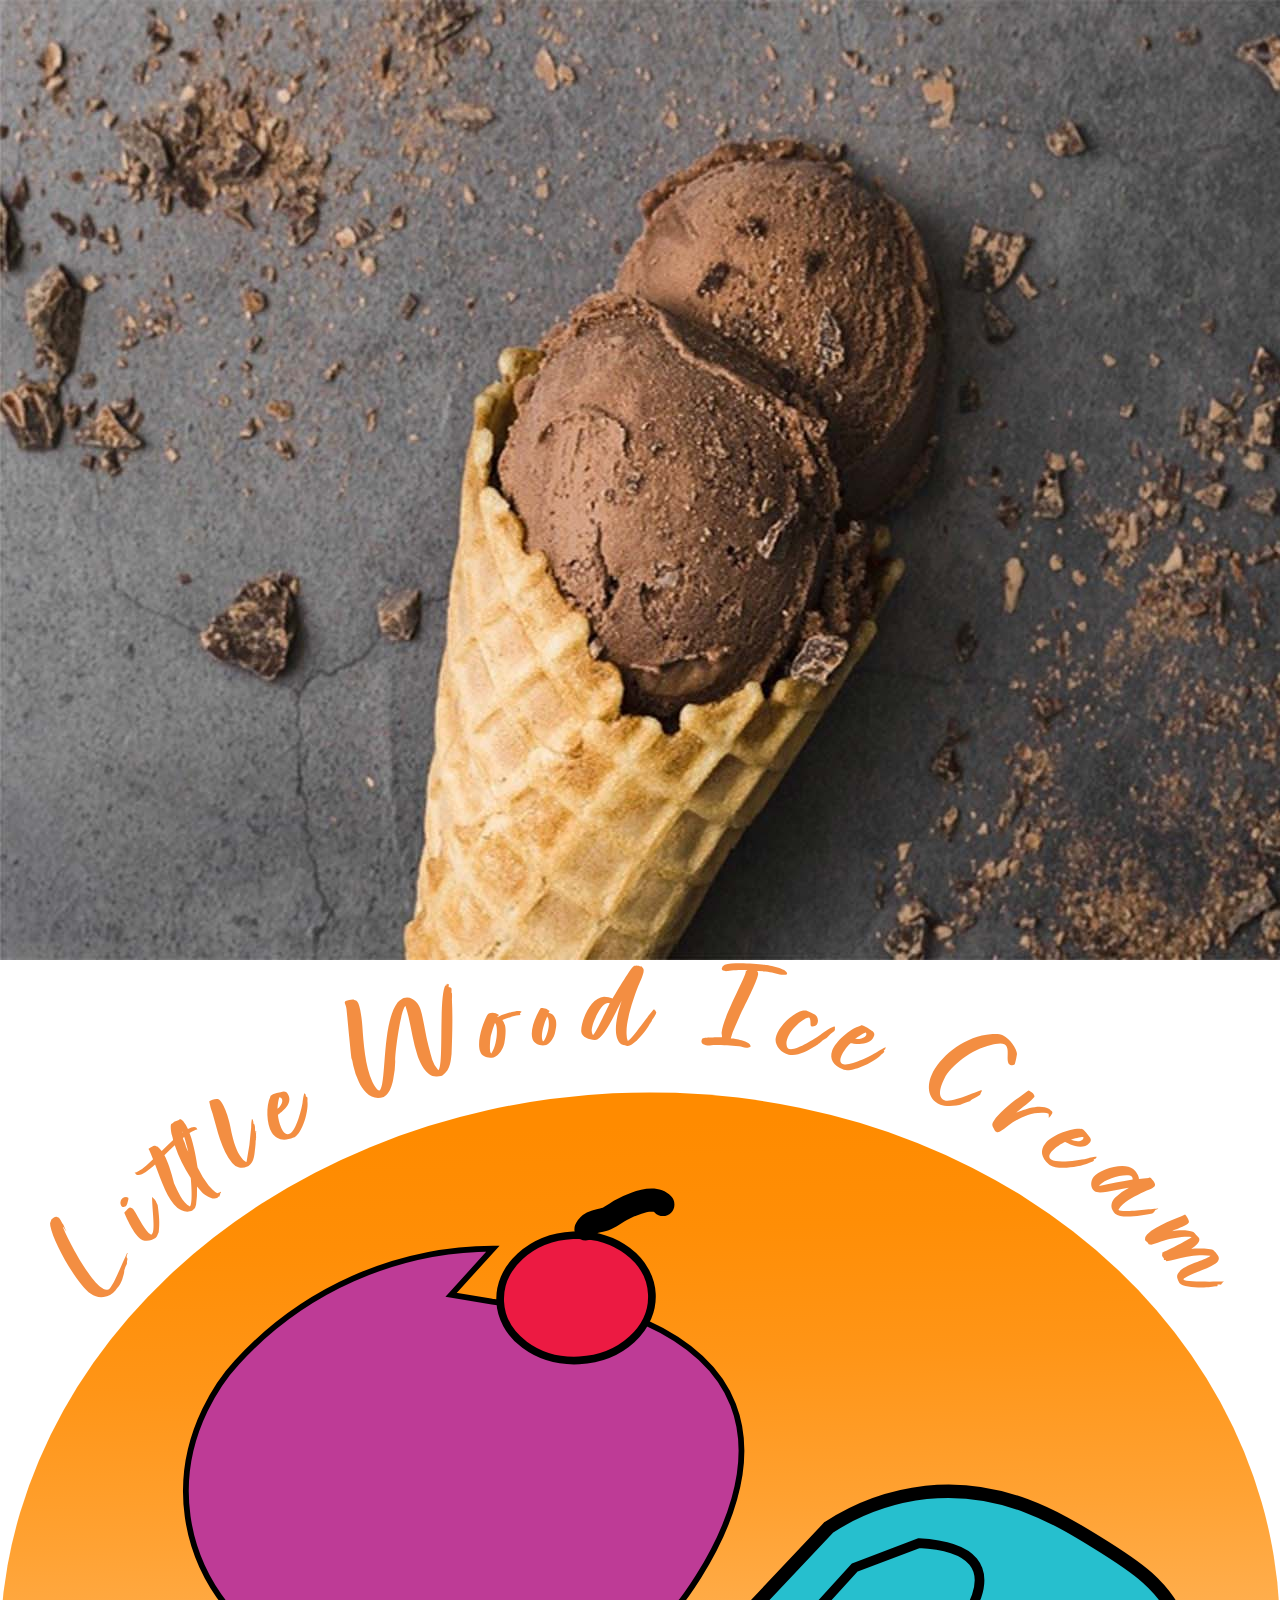
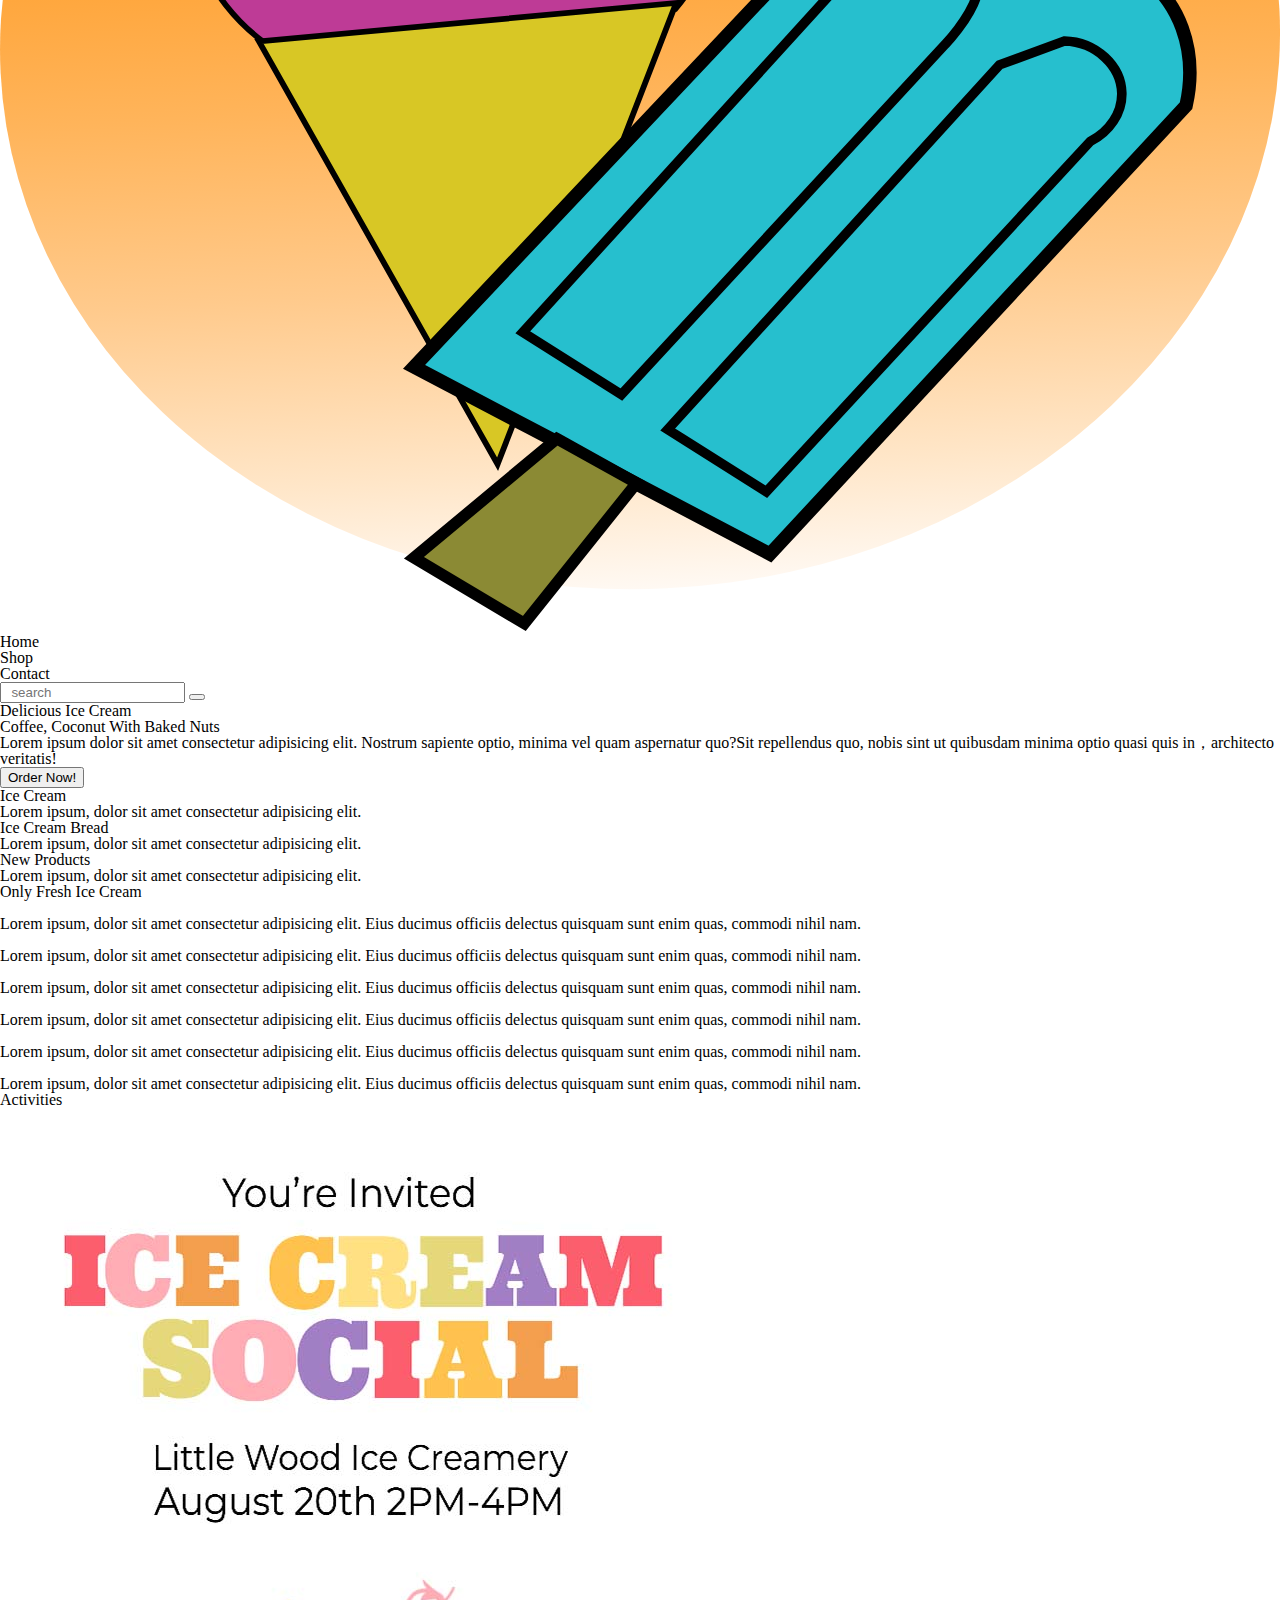
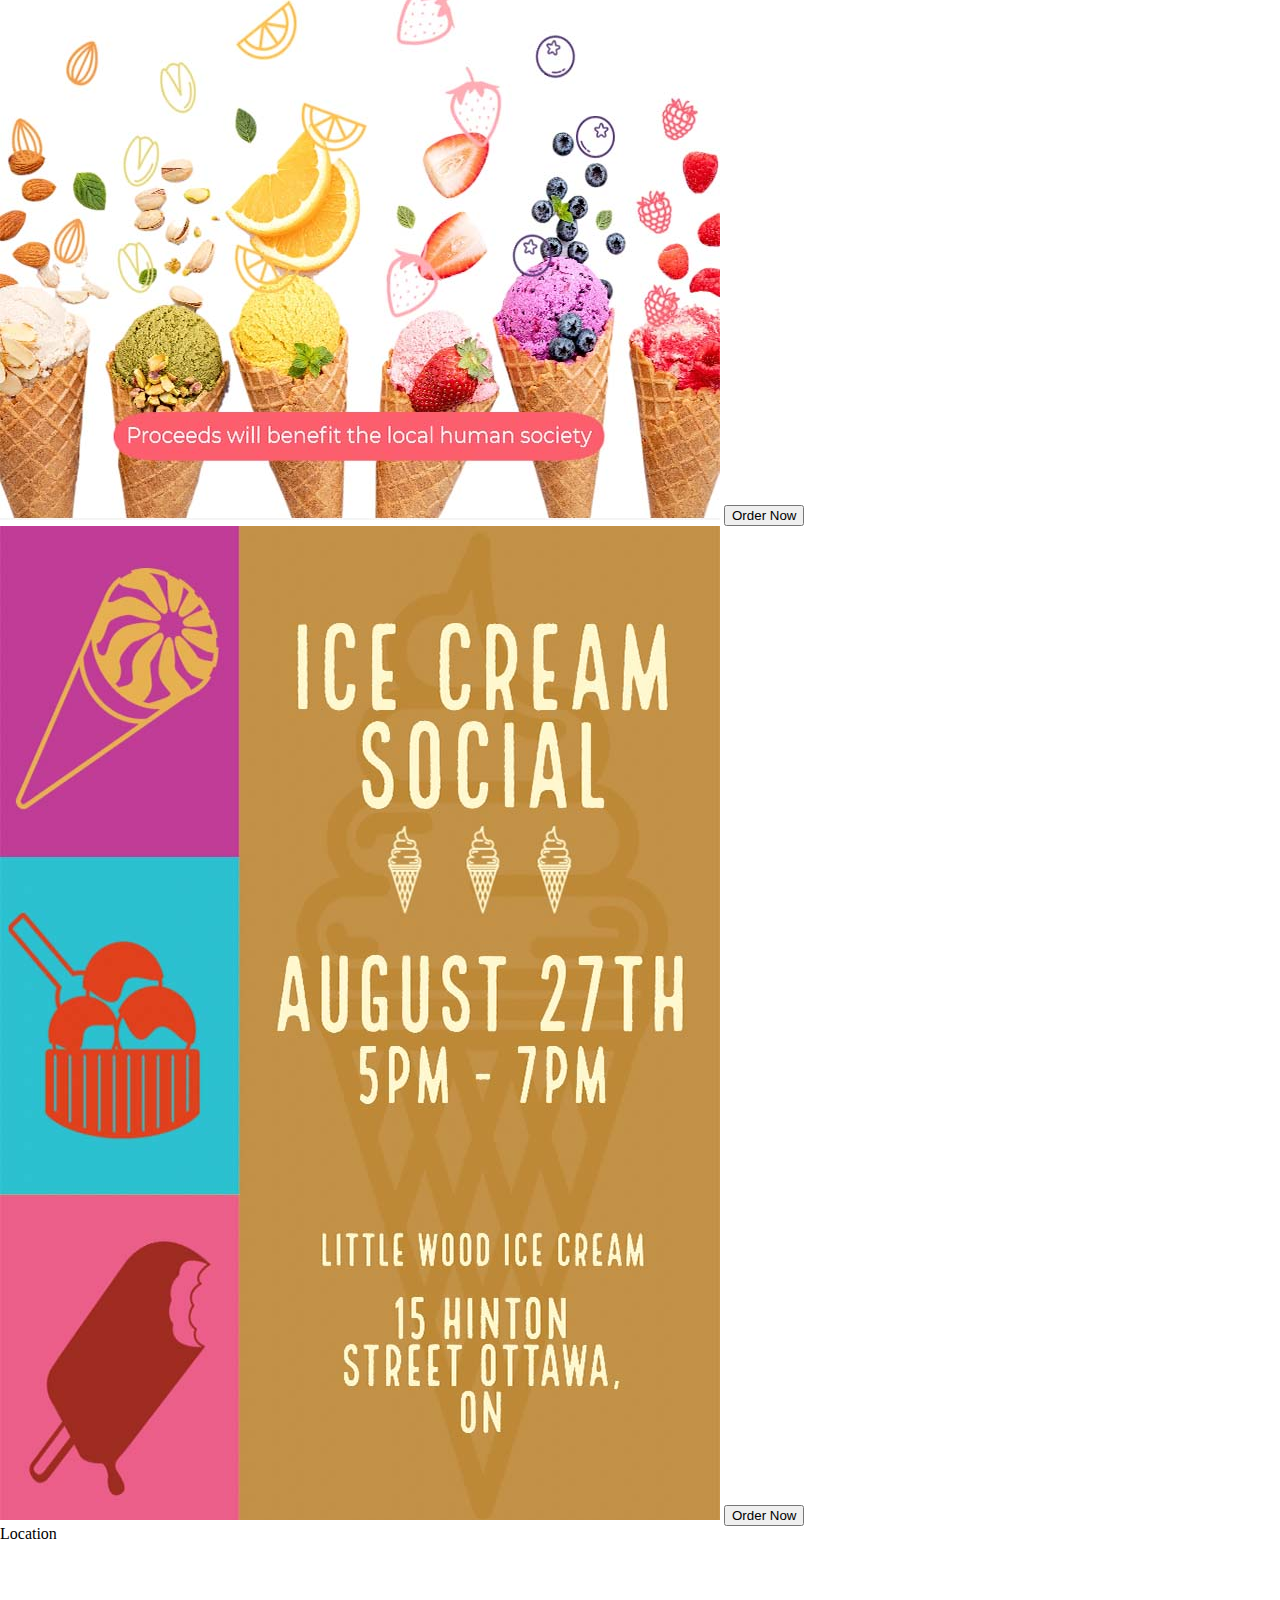
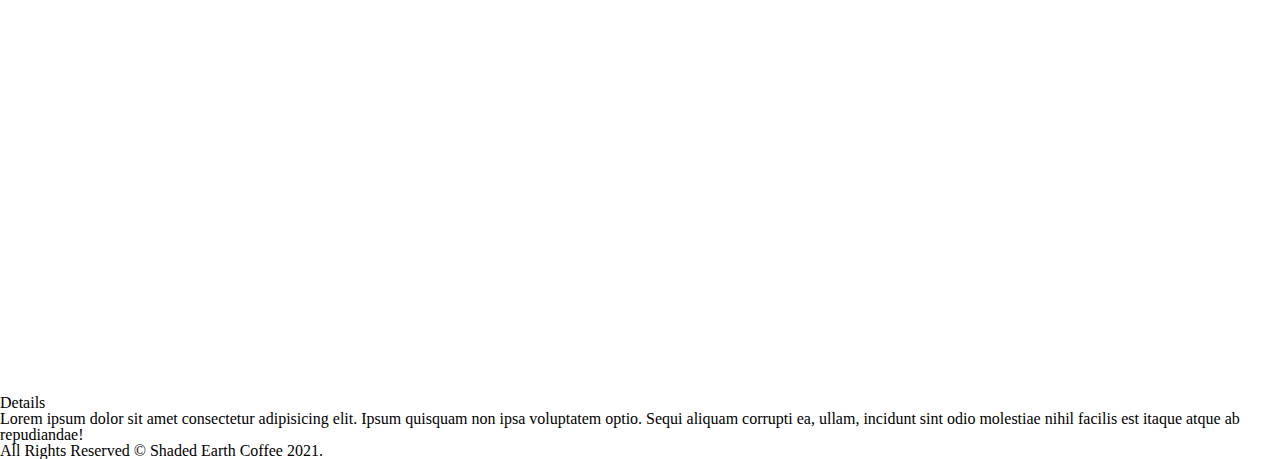
==== index.html @ b4513fc5 "change footer" ====
<!DOCTYPE html>
<html lang="en">

<head>
  <meta charset="UTF-8">
  <meta http-equiv="X-UA-Compatible" content="IE=edge">
  <meta name="viewport" content="width=device-width, initial-scale=1.0">
  <title>Little Woods</title>
   <!--Icon font-->
   <link rel="stylesheet" href="https://cdn.iconmonstr.com/1.3.0/css/iconmonstr-iconic-font.min.css">
  <link rel="stylesheet" href="css/main.css">
</head>

<body>
  <!--header-->
<header class="headerstyle">
  <!--navigation-->

  <nav class="navigation">
    <picture class="back">
      <source srcset="images/back1440.jpg"
                       media="(min-width: 720px)">
  
      <source srcset="images/back720.jpg"
                       media="(max-width:719px)"> 
      <img src="images/back.jpg" alt="backpicture">
  </picture>
    <img class="logo" src="logo.svg" alt="logo">
    <ul class="list">
      <li class="home">Home</li>
      <li>Shop</li>
      <li>Contact</li> 
      <li class="search">
        <form action="#" method="get">
         <input type="text" placeholder="  search" name=" search">
         <button class="magnifier"><i class="im im-magnifier" style="color:palevioletred;"></i></button>
        </form>
    </li>  
    </ul>
    <div class="delicious">
      <h1>Delicious Ice Cream</h1>
      <h2>Coffee, Coconut With Baked Nuts</h2>
      <p>Lorem ipsum dolor sit amet consectetur adipisicing elit. 
        Nostrum sapiente optio, minima vel quam aspernatur quo?Sit 
        repellendus quo, nobis sint ut quibusdam minima optio quasi 
        quis in，architecto veritatis!</p>
        <button type="button">Order Now!</button>
     </div>
  
     <div class="products">
       <div>
        <h3>Ice Cream</h3>
        <p>Lorem ipsum, dolor sit amet consectetur adipisicing elit.</p>
       </div>
      <div>
        <h3>Ice Cream Bread</h3>
        <p>Lorem ipsum, dolor sit amet consectetur adipisicing elit.</p>
      </div>
      <div>
        <h3>New Products</h3>
        <p>Lorem ipsum, dolor sit amet consectetur adipisicing elit.</p>
      </div>
    </div>
    </nav>

</header>
 <!--main content-->
 <main class="container">
<!-- only fresh ice cream -->
<section class="only">
  <div>
    <h2>Only Fresh Ice Cream</h2>
  </div>
  <div class="flavor">
    <div class="purple">
        <img>
        <div>
            <p>
                Lorem ipsum, dolor sit amet consectetur adipisicing elit.
                 Eius ducimus officiis delectus quisquam sunt enim quas, commodi nihil nam. 
            </p>
        </div>  
    </div> 
       
    <div class="matcha">
      <img>
      <div>
          <p>
              Lorem ipsum, dolor sit amet consectetur adipisicing elit.
               Eius ducimus officiis delectus quisquam sunt enim quas, commodi nihil nam. 
          </p>
      </div>  
    </div> 
     
    <div class="chocolate">
      <img>
      <div>
          <p>
              Lorem ipsum, dolor sit amet consectetur adipisicing elit.
               Eius ducimus officiis delectus quisquam sunt enim quas, commodi nihil nam. 
          </p>
      </div>  
    </div> 
    
    <div class="stewberry">
      <img>
      <div>
          <p>
              Lorem ipsum, dolor sit amet consectetur adipisicing elit.
               Eius ducimus officiis delectus quisquam sunt enim quas, commodi nihil nam. 
          </p>
      </div>  
    </div> 
    
    <div class="stewberry">
      <img>
      <div>
          <p>
              Lorem ipsum, dolor sit amet consectetur adipisicing elit.
               Eius ducimus officiis delectus quisquam sunt enim quas, commodi nihil nam. 
          </p>
      </div>  
    </div> 
    
    <div class="stewberry">
      <img>
      <div>
          <p>
              Lorem ipsum, dolor sit amet consectetur adipisicing elit.
               Eius ducimus officiis delectus quisquam sunt enim quas, commodi nihil nam. 
          </p>
      </div>  
    </div> 
  </div>
</section>

<!-- Activities -->
<section class="activities">
    <div>
        <h2>Activities</h2>
    </div>
    <div class="activity">
        <div class="social">
            <picture>
        <!--  responsive image -->
        <source srcset="images/social720.jpg,
                        images/social1440.jpg 2x "
                 media="(min-width: 720px)">
                   
          <source srcset="images/social480.jpg"
                  media="(max-width:719px)">   
  
          <img src="images/social.jpg" alt="activities">
             </picture>
            <button type="submit"> Order Now </button>
          </div>

          <div class="social27">
            <picture>
                <!--  responsive image -->
                <source srcset="images/social27@1.jpg,
                                images/social27@2x.jpg 2x "
                         media="(min-width: 720px)">
                           
                  <source srcset="images/social27@0.5x.jpg"
                          media="(max-width:719px)">   
          
                  <img src="images/social27.jpg" alt="activities">
                     </picture>
              <button type="submit"> Order Now </button>
        </div>
    </div>
 
</section>

<!-- Location -->
<section class="location">
  <h2>Location</h2>
  <div class="map">
      <div class="google-map">
        <iframe src="https://www.google.com/maps/embed?pb=!1m18!1m12!1m3!1d22429.974151896025!2d-75.77190982255873!3d45.35392383670256!2m3!1f0!2f0!3f0!3m2!1i1024!2i768!4f13.1!3m3!1m2!1s0x4cce07191b4a27ad%3A0xc49d2400f64d7095!2sAlgonquin%20College%20-%20Horticulture%20Gardens!5e0!3m2!1sen!2ssg!4v1629187533747!5m2!1sen!2ssg" width="600" height="450" style="border:0;" allowfullscreen="" loading="lazy"></iframe>
      </div>
      <div class="details">
        <h4>Details</h4>
        <p>Lorem ipsum dolor sit amet consectetur adipisicing elit. Ipsum quisquam non ipsa voluptatem optio. Sequi aliquam corrupti ea, ullam, incidunt sint odio molestiae nihil facilis est itaque atque ab repudiandae!</p>
      </div>
  </div>
</section>
</main> 

<!-- footer -->
<footer>
  <p>All Rights Reserved &copy; Shaded Earth Coffee 2021.</p>
</footer> 
</body>
</html>
---- css/main.css ----
/* reset css */
html, body, div, span, applet, object, iframe,
h1, h2, h3, h4, h5, h6, p, blockquote, pre,
a, abbr, acronym, address, big, cite, code,
del, dfn, em, img, ins, kbd, q, s, samp,
small, strike, strong, sub, sup, tt, var,
b, u, i, center,
dl, dt, dd, ol, ul, li,
fieldset, form, label, legend,
table, caption, tbody, tfoot, thead, tr, th, td,
article, aside, canvas, details, embed, 
figure, figcaption, footer, header, hgroup, 
menu, nav, output, ruby, section, summary,
time, mark, audio, video {
	margin: 0;
	padding: 0;
	border: 0;
	font-size: 100%;
	font: inherit;
	vertical-align: baseline;
}
/* HTML5 display-role reset for older browsers */
article, aside, details, figcaption, figure, 
footer, header, hgroup, menu, nav, section {
	display: block;
}
body {
	line-height: 1;
}
ol, ul {
	list-style: none;
}
blockquote, q {
	quotes: none;
}
blockquote:before, blockquote:after,
q:before, q:after {
	content: '';
	content: none;
}
table {
	border-collapse: collapse;
	border-spacing: 0;
}

/* mobile screen */
@media screen and (max-width: 720px){
.logo{
    width: 90px;
    margin: 20px 10px 0 40px ;
    padding: 0 20px 0 20p;
}
.back{
    position: relative;
}
.logo,
.list{
    position: absolute;
}
.navigation {
    display: flex;	
}  
.navigation .logo,
	.navigation .list,
	.navigation li{
		display: flex;	
	}
.list li{   
    color: #ffffff;
    font-size: 25px;  
}
.list{
    margin: 40px 30px 0 200px;
}
.list li{
    padding: 15px;
}
nav input{
    width: 90%;
    border-style:none; 
    border-radius: 90%;
}
nav form{
    display: flex;
}
nav button{
    background-color:#ffffff;
}
.delicious,
.products{
    position: absolute;
}
.delicious{
    color: #ffffff;
    margin: 150px 40px 0 40px;
}
.products{
    margin: 320px 40px 0 40px;
    background-color: rgb(231, 222, 222);
    opacity: 0.7;
    display: flex;
}
.products h3,
.products p{
    padding: 10px 15px 0 15px;
}



/* desktop screen */
@media screen and (min-width: 720px){
/* only */
.body{
    max-width: 1200px;
}
.logo{
    width: 100px;
    margin: 10px 20px 0 20px ;
}
.logo,
.navigation .list,
.navigation li{
    display: flex;	
}

.flavor{
    display: grid;
    grid-template-columns: repeat(3, 1fr);
    text-align: center;
}
/* activities */
.activity{
    display: flex;
    flex-direction: row;
}
/* map */
.map{
    display: flex;
    flex-direction: row;
    justify-content:center;
}
/* footer */


}
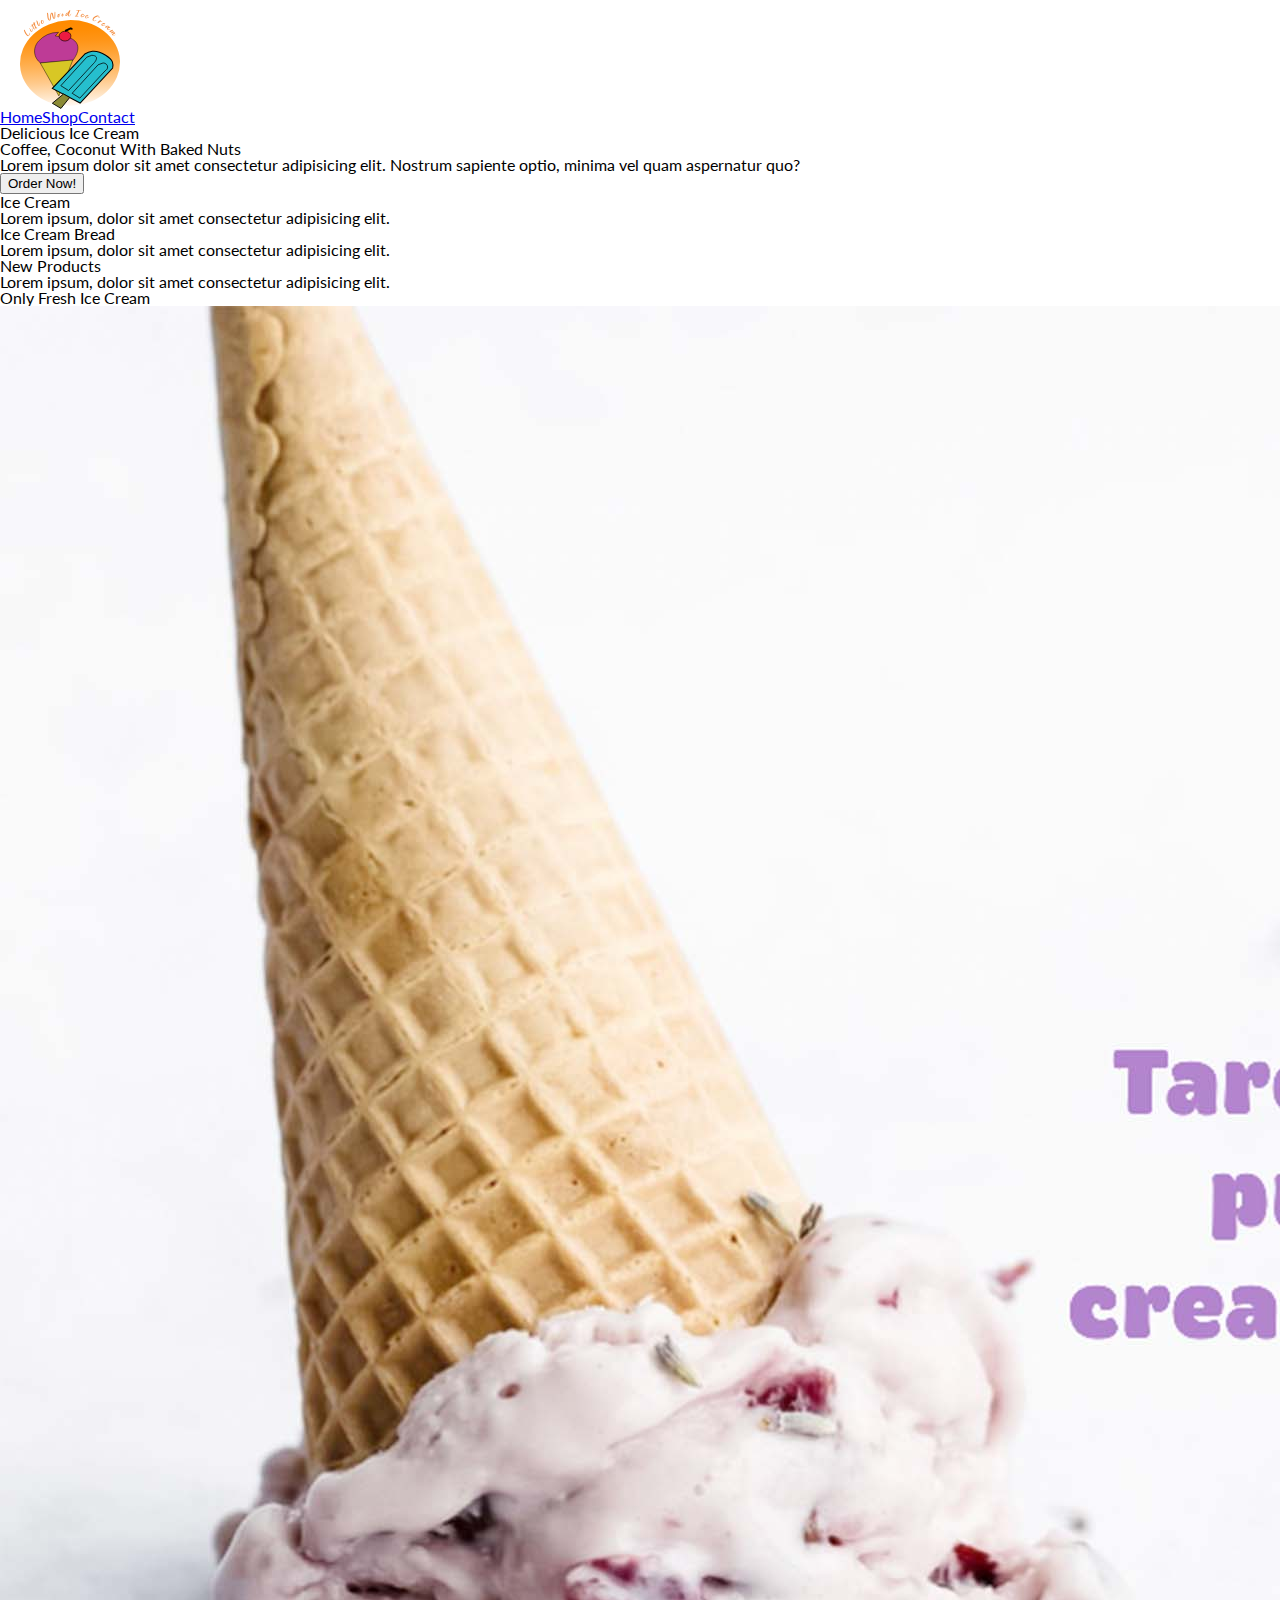
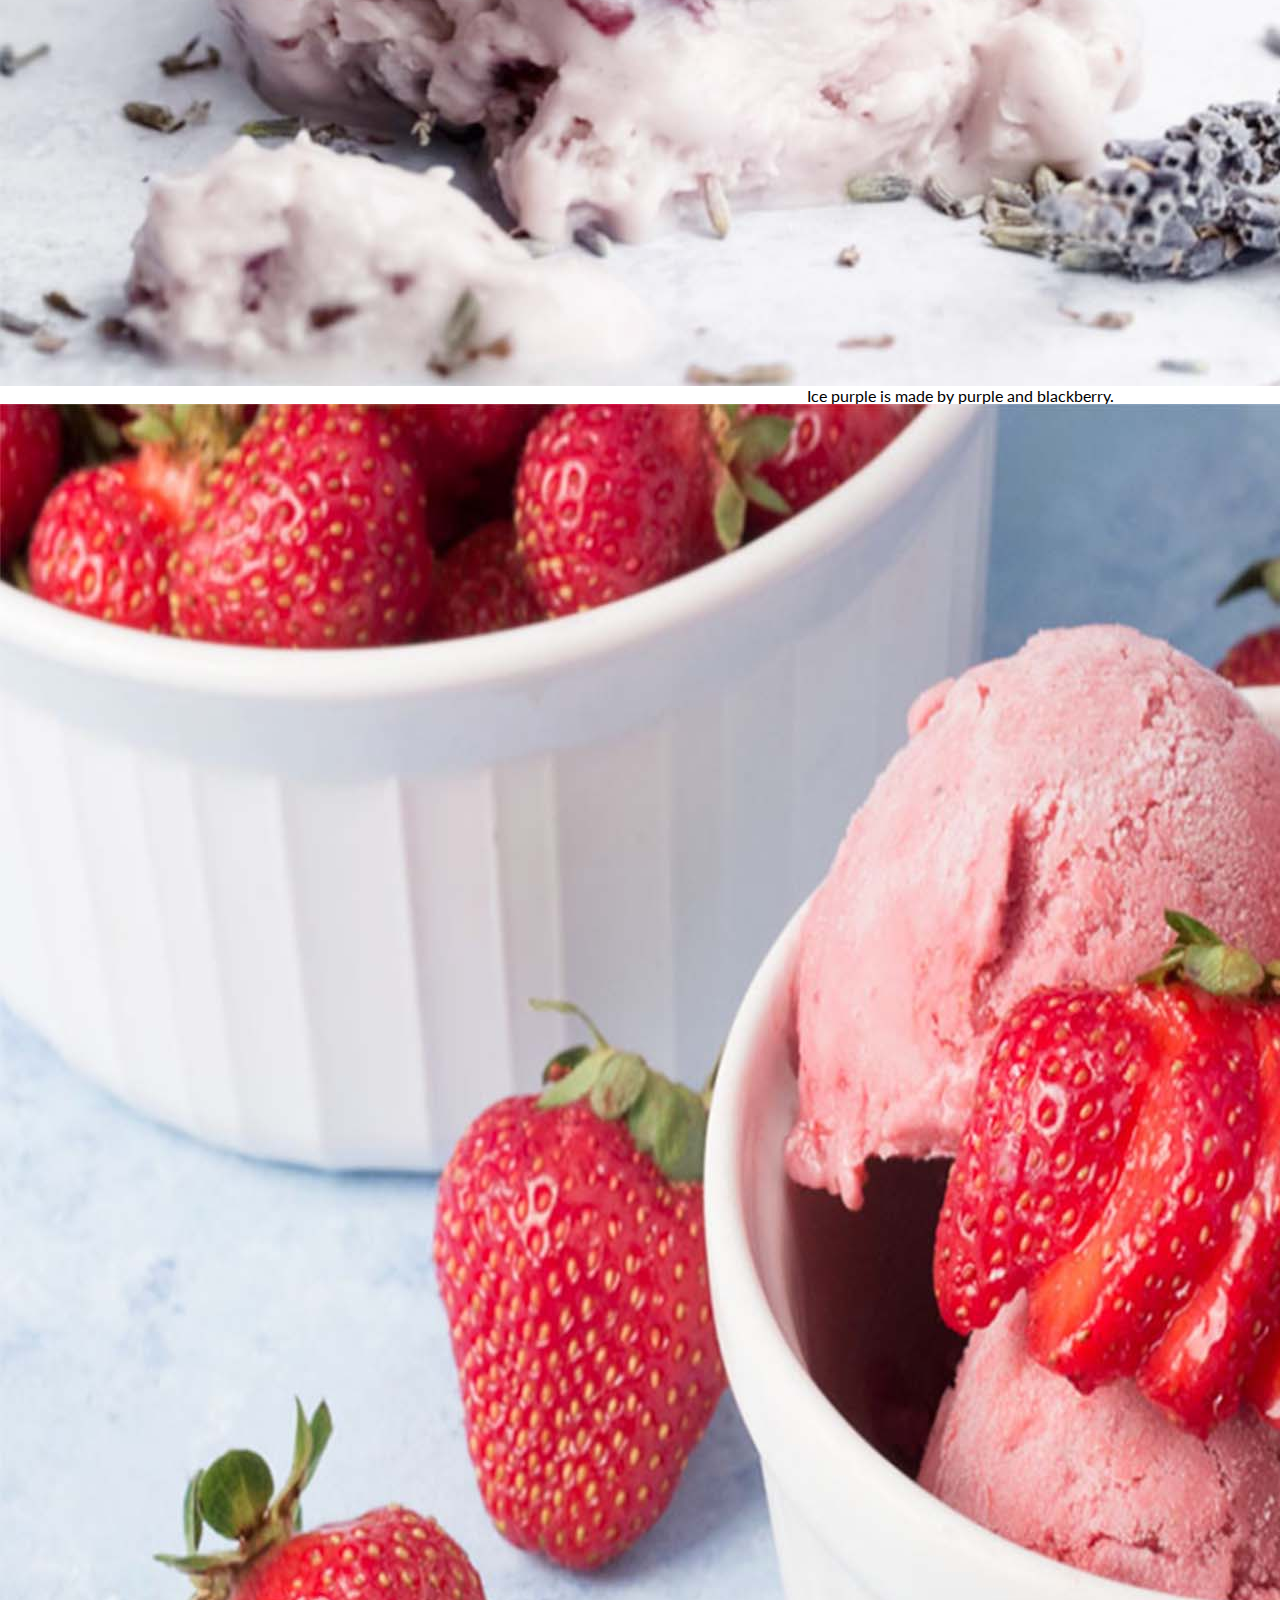
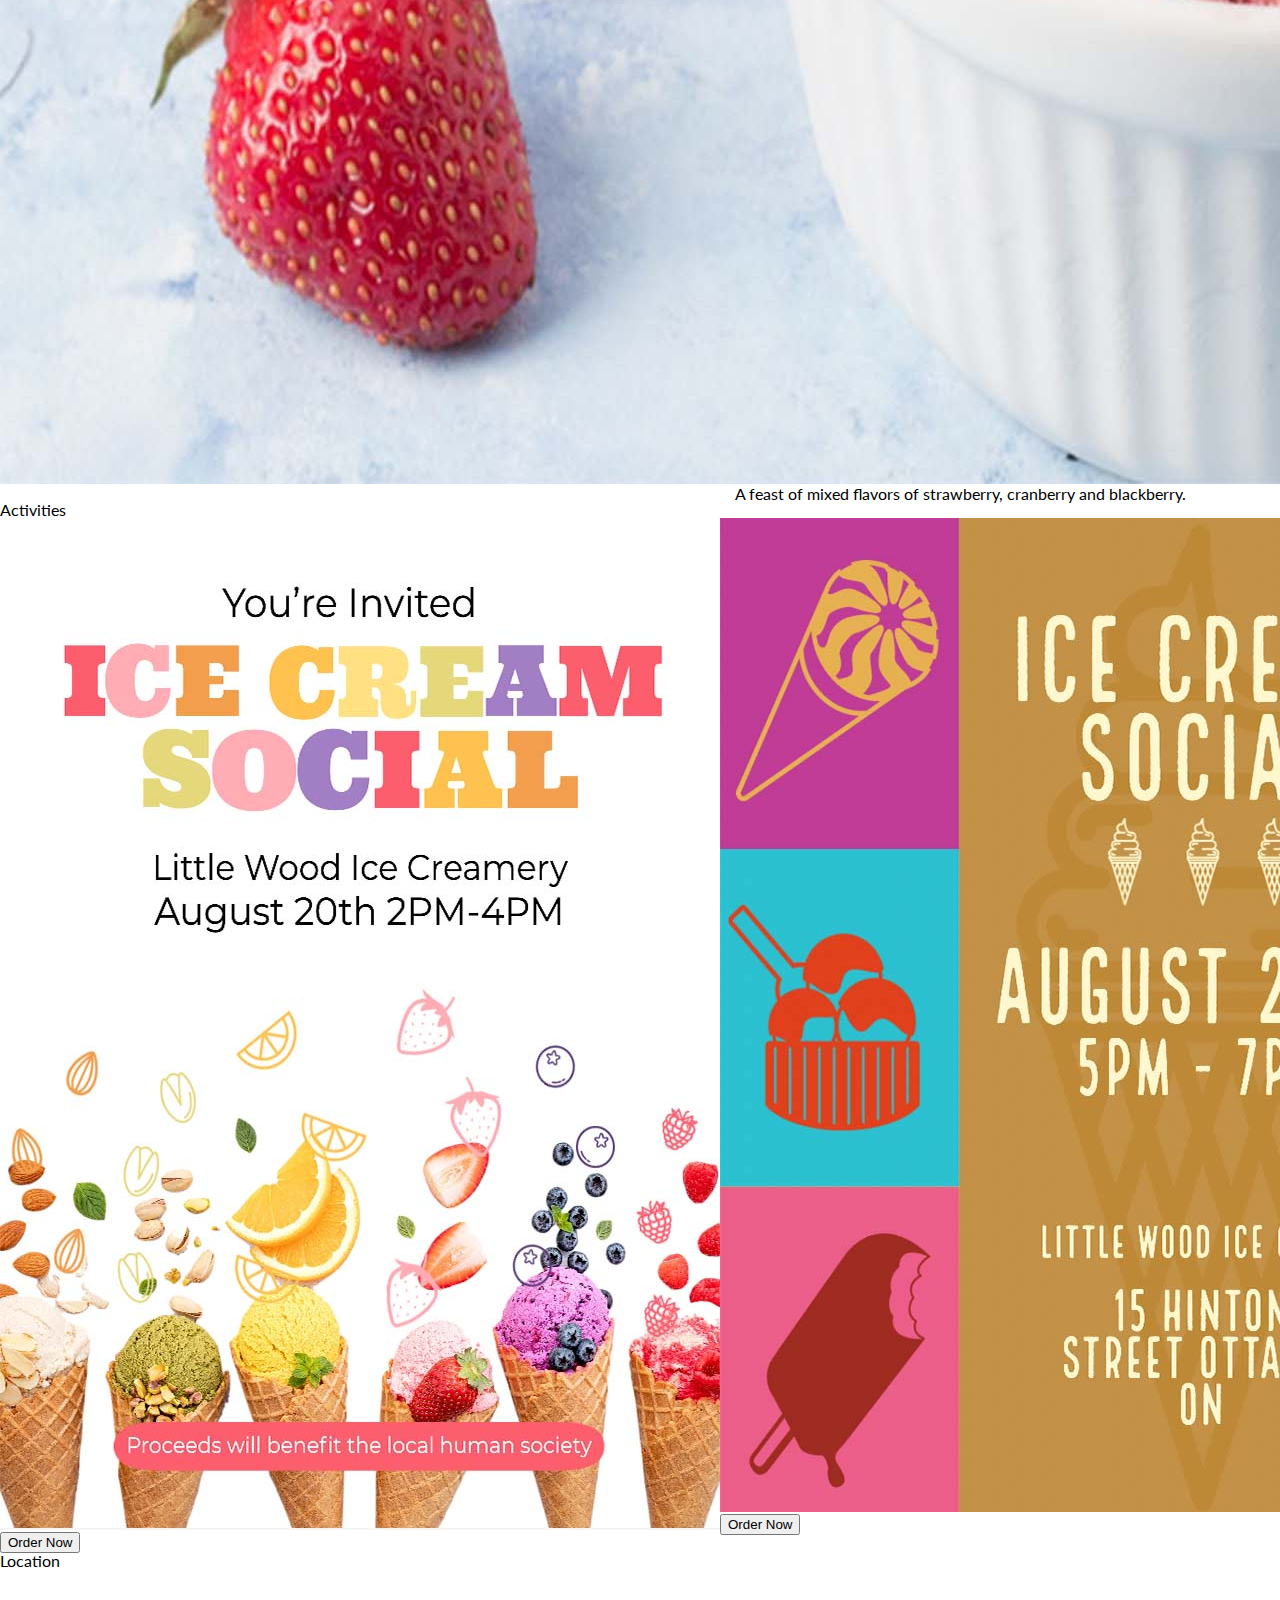
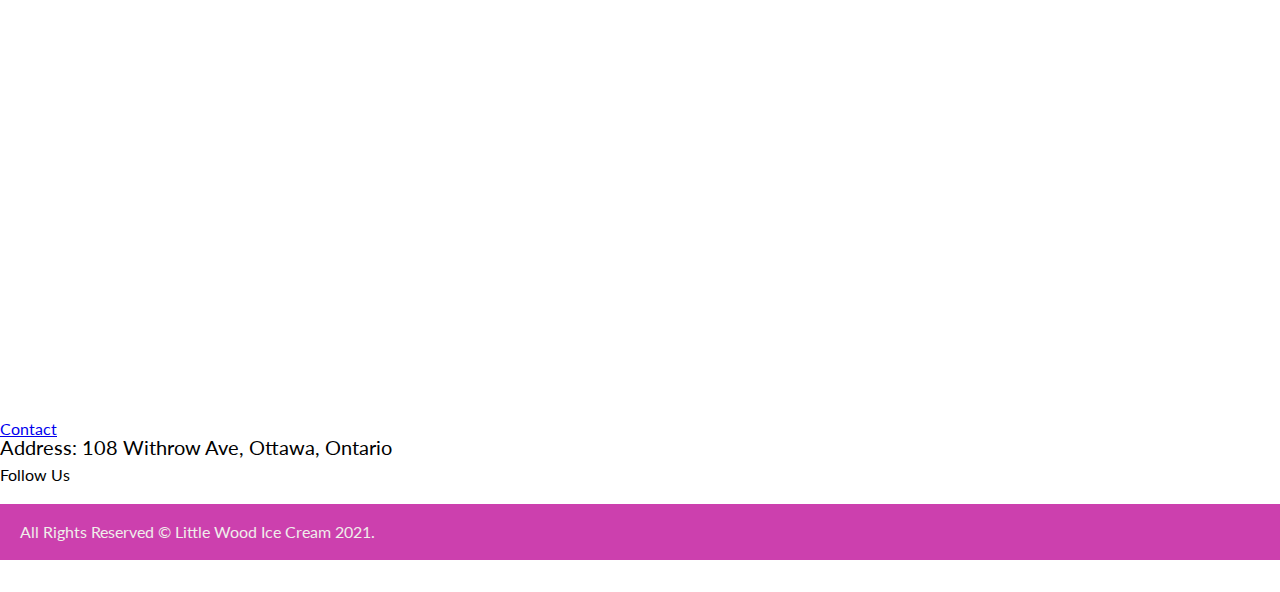
==== commit 94044df5: "adds image" ====
--- a/index.html
+++ b/index.html
@@ -8,60 +8,55 @@
   <title>Little Woods</title>
    <!--Icon font-->
    <link rel="stylesheet" href="https://cdn.iconmonstr.com/1.3.0/css/iconmonstr-iconic-font.min.css">
+  <!-- font -->
+  <link rel="preconnect" href="https://fonts.googleapis.com">
+  <link rel="preconnect" href="https://fonts.gstatic.com" crossorigin>
+  <link href="https://fonts.googleapis.com/css2?family=Lato&display=swap" rel="stylesheet">
+   <!-- css -->
   <link rel="stylesheet" href="css/main.css">
 </head>
+
 
 <body>
   <!--header-->
 <header class="headerstyle">
   <!--navigation-->
-
+<section class="headerback">
   <nav class="navigation">
-    <picture class="back">
-      <source srcset="images/back1440.jpg"
-                       media="(min-width: 720px)">
-  
-      <source srcset="images/back720.jpg"
-                       media="(max-width:719px)"> 
-      <img src="images/back.jpg" alt="backpicture">
-  </picture>
     <img class="logo" src="logo.svg" alt="logo">
     <ul class="list">
-      <li class="home">Home</li>
-      <li>Shop</li>
-      <li>Contact</li> 
+      <li class="home"><a href="index.html">Home</a></li>
+      <li class="shop"><a href="./html/shop.html">Shop</li>
+      <li><a href="./html/contact.html">Contact</a></li> 
       <li class="search">
-        <form action="#" method="get">
-         <input type="text" placeholder="  search" name=" search">
-         <button class="magnifier"><i class="im im-magnifier" style="color:palevioletred;"></i></button>
-        </form>
+        <a href="#"><i class="im im-magnifier" style="color:#F0EEEB;"></i></a>     
     </li>  
     </ul>
+  </nav>
     <div class="delicious">
-      <h1>Delicious Ice Cream</h1>
+      <h4>Delicious Ice Cream</h4>
       <h2>Coffee, Coconut With Baked Nuts</h2>
       <p>Lorem ipsum dolor sit amet consectetur adipisicing elit. 
-        Nostrum sapiente optio, minima vel quam aspernatur quo?Sit 
-        repellendus quo, nobis sint ut quibusdam minima optio quasi 
-        quis in，architecto veritatis!</p>
-        <button type="button">Order Now!</button>
+        Nostrum sapiente optio, minima vel quam aspernatur quo?</p>
+      <button class="order" type="button">Order Now!</button>
      </div>
   
      <div class="products">
        <div>
-        <h3>Ice Cream</h3>
+        <h4>Ice Cream</h4>
         <p>Lorem ipsum, dolor sit amet consectetur adipisicing elit.</p>
        </div>
       <div>
-        <h3>Ice Cream Bread</h3>
+        <h4>Ice Cream Bread</h4>
         <p>Lorem ipsum, dolor sit amet consectetur adipisicing elit.</p>
       </div>
       <div>
-        <h3>New Products</h3>
+        <h4>New Products</h4>
         <p>Lorem ipsum, dolor sit amet consectetur adipisicing elit.</p>
       </div>
     </div>
-    </nav>
+</section>
+
 
 </header>
  <!--main content-->
@@ -71,59 +66,110 @@
   <div>
     <h2>Only Fresh Ice Cream</h2>
   </div>
+  <div class="line"></div>
+
   <div class="flavor">
     <div class="purple">
-        <img>
+      <picture>
+        <!--  responsive image -->
+        <source srcset="images/purple1920.jpg"
+                 media="(min-width: 720px)">
+                   
+          <source srcset="images/purple960.jpg"
+                  media="(max-width:719px)">   
+  
+          <img class="purplephoto" src="images/purple.jpg" alt="purple ice">
+             </picture>
         <div>
             <p>
-                Lorem ipsum, dolor sit amet consectetur adipisicing elit.
-                 Eius ducimus officiis delectus quisquam sunt enim quas, commodi nihil nam. 
+              Ice purple is made by purple and blackberry.
             </p>
         </div>  
     </div> 
        
     <div class="matcha">
-      <img>
-      <div>
-          <p>
-              Lorem ipsum, dolor sit amet consectetur adipisicing elit.
-               Eius ducimus officiis delectus quisquam sunt enim quas, commodi nihil nam. 
+      <picture>
+        <!--  responsive image -->
+        <source srcset="images/matcha1920.jpg"
+                 media="(min-width: 720px)">
+                   
+          <source srcset="images/matcha960.jpg"
+                  media="(max-width:719px)">   
+  
+          <img class="matchaphoto" src="images/matcha.jpg" alt="matcha ice">
+             </picture>
+      <div>
+          <p>
+            A mix of handmade matcha from Japan and milk ice cream
           </p>
       </div>  
     </div> 
      
     <div class="chocolate">
-      <img>
-      <div>
-          <p>
-              Lorem ipsum, dolor sit amet consectetur adipisicing elit.
-               Eius ducimus officiis delectus quisquam sunt enim quas, commodi nihil nam. 
+      <picture>
+        <!--  responsive image -->
+        <source srcset="images/chocolate1920.jpg"
+                 media="(min-width: 720px)">
+                   
+          <source srcset="images/chocolate960.jpg"
+                  media="(max-width:719px)">   
+  
+          <img class="chocolatephoto" src="images/chocolate.jpg" alt="chocolate ice">
+             </picture>
+      <div>
+          <p>
+            Belgian dark chocolate mixed with Brazilian cocoa has a great taste.
           </p>
       </div>  
     </div> 
     
-    <div class="stewberry">
-      <img>
-      <div>
-          <p>
-              Lorem ipsum, dolor sit amet consectetur adipisicing elit.
-               Eius ducimus officiis delectus quisquam sunt enim quas, commodi nihil nam. 
+    <div class="strawberry">
+      <picture>
+        <!--  responsive image -->
+        <source srcset="images/strawberry1920.jpg"
+                 media="(min-width: 720px)">
+                   
+          <source srcset="images/strawberry960.jpg"
+                  media="(max-width:719px)">   
+  
+          <img class="strawberryphoto" src="images/strawberry.jpg" alt="strawberry ice">
+             </picture>
+      <div>
+          <p>
+            A feast of mixed flavors of strawberry, cranberry and blackberry.
           </p>
       </div>  
     </div> 
     
-    <div class="stewberry">
-      <img>
-      <div>
-          <p>
-              Lorem ipsum, dolor sit amet consectetur adipisicing elit.
-               Eius ducimus officiis delectus quisquam sunt enim quas, commodi nihil nam. 
+    <div class="tea">
+      <picture>
+        <!--  responsive image -->
+        <source srcset="images/tea1920.jpg"
+                 media="(min-width: 720px)">
+                   
+          <source srcset="images/tea960.jpg"
+                  media="(max-width:719px)">   
+  
+          <img class="teaphoto" src="images/tea.jpg" alt="tea ice">
+             </picture>
+      <div>
+          <p>
+            Snow top milk ice cream blend tea.
           </p>
       </div>  
     </div> 
     
-    <div class="stewberry">
-      <img>
+    <div class="tote">
+      <picture>
+        <!--  responsive image -->
+        <source srcset="images/tote1920.jpg"
+                 media="(min-width: 720px)">
+                   
+          <source srcset="images/tote960.jpg"
+                  media="(max-width:719px)">   
+  
+          <img class="totephoto" src="images/tote.jpg" alt="tote ice">
+             </picture>
       <div>
           <p>
               Lorem ipsum, dolor sit amet consectetur adipisicing elit.
@@ -139,6 +185,7 @@
     <div>
         <h2>Activities</h2>
     </div>
+    <div class="line"></div>
     <div class="activity">
         <div class="social">
             <picture>
@@ -150,7 +197,7 @@
           <source srcset="images/social480.jpg"
                   media="(max-width:719px)">   
   
-          <img src="images/social.jpg" alt="activities">
+          <img class="creamery" src="images/social.jpg" alt="activities">
              </picture>
             <button type="submit"> Order Now </button>
           </div>
@@ -165,32 +212,54 @@
                   <source srcset="images/social27@0.5x.jpg"
                           media="(max-width:719px)">   
           
-                  <img src="images/social27.jpg" alt="activities">
+                  <img class="creamsocial"  src="images/social27.jpg" alt="activities">
                      </picture>
               <button type="submit"> Order Now </button>
         </div>
     </div>
- 
-</section>
-
-<!-- Location -->
-<section class="location">
-  <h2>Location</h2>
-  <div class="map">
-      <div class="google-map">
-        <iframe src="https://www.google.com/maps/embed?pb=!1m18!1m12!1m3!1d22429.974151896025!2d-75.77190982255873!3d45.35392383670256!2m3!1f0!2f0!3f0!3m2!1i1024!2i768!4f13.1!3m3!1m2!1s0x4cce07191b4a27ad%3A0xc49d2400f64d7095!2sAlgonquin%20College%20-%20Horticulture%20Gardens!5e0!3m2!1sen!2ssg!4v1629187533747!5m2!1sen!2ssg" width="600" height="450" style="border:0;" allowfullscreen="" loading="lazy"></iframe>
-      </div>
-      <div class="details">
-        <h4>Details</h4>
-        <p>Lorem ipsum dolor sit amet consectetur adipisicing elit. Ipsum quisquam non ipsa voluptatem optio. Sequi aliquam corrupti ea, ullam, incidunt sint odio molestiae nihil facilis est itaque atque ab repudiandae!</p>
-      </div>
-  </div>
 </section>
 </main> 
 
+<article class="footerinfo" id="footerinfo">
+  <!-- Google Map-->
+  <section class="maps">
+    <h2>Location</h2>
+    <iframe src="https://www.google.com/maps/embed?pb=!1m18!1m12!1m3!1d22429.974151896025!2d-75.77190982255873!3d45.35392383670256!2m3!1f0!2f0!3f0!3m2!1i1024!2i768!4f13.1!3m3!1m2!1s0x4cce07191b4a27ad%3A0xc49d2400f64d7095!2sAlgonquin%20College%20-%20Horticulture%20Gardens!5e0!3m2!1sen!2ssg!4v1629187533747!5m2!1sen!2ssg" width="500" height="450" style="border:0;" allowfullscreen="" loading="lazy"></iframe>
+  </section>
+
+  <!-- Social Media-->
+  <section class="social">
+    <a class="contact" href="#">
+      <h3>Contact</h3>
+    </a>
+    <p>Address: 108 Withrow Ave, Ottawa, Ontario</p>
+
+    <h3>Follow Us</h3>
+    <ul class="socialicon">
+      <li>
+        <a href="#">
+          <i class="im im-instagram"></i>
+        </a>
+      </li>
+      <li>
+        <a href="#">
+          <i class="im im-facebook"></i>
+        </a>
+      </li>
+      <li>
+        <a href="#">
+          <i class="im im-wechat"></i>
+        </a>
+      </li>
+    </ul>
+
+  </section>
+</article>
+<br>
+
 <!-- footer -->
 <footer>
-  <p>All Rights Reserved &copy; Shaded Earth Coffee 2021.</p>
+  <p>All Rights Reserved &copy; Little Wood Ice Cream 2021.</p>
 </footer> 
 </body>
 </html>--- a/css/main.css
+++ b/css/main.css
@@ -43,67 +43,170 @@
 	border-spacing: 0;
 }
 
+/* Color Scheme:
+dark:#B44596，
+light:#CC40AE
+white:#F0EEEB
+
+
+/* content font */
+body{
+    font-family: 'Lato', sans-serif;
+}
 /* mobile screen */
 @media screen and (max-width: 720px){
+header {
+        position: relative;
+}
+.headerback{
+    margin:0 auto;   
+    background-image: url(../images/back720.jpg);
+    background-position: bottom;
+    width: 90%;
+    max-width: 100%;
+    padding: 10px;
+    height: 450px;
+    text-align: center;
+}
 .logo{
     width: 90px;
-    margin: 20px 10px 0 40px ;
-    padding: 0 20px 0 20p;
-}
-.back{
-    position: relative;
-}
-.logo,
+    margin: 10px 20px 0 10px ;
+}
+.navigation,
+.navigation.logo,
+.navigation .list,
+.navigation li{
+	display: flex;	
+}
+.list a{   
+    color: #F0EEEB;
+    padding-left: 15px;
+    font-size: 20px;
+    text-decoration: none;
+}
+.shop,
+.search{
+    padding-left: 30px;   
+}
 .list{
-    position: absolute;
-}
-.navigation {
-    display: flex;	
-}  
-.navigation .logo,
-	.navigation .list,
-	.navigation li{
-		display: flex;	
-	}
-.list li{   
-    color: #ffffff;
-    font-size: 25px;  
-}
-.list{
-    margin: 40px 30px 0 200px;
-}
-.list li{
-    padding: 15px;
-}
-nav input{
-    width: 90%;
-    border-style:none; 
-    border-radius: 90%;
-}
-nav form{
+    margin: 50px 10px 0 10px;
+}
+.navigation{
+    margin: 10px;
+}
+
+.delicious{
+    color: #F0EEEB;
+    margin: 60px 10px 0 10px;
+}
+.delicious h4{
+    margin-bottom: 15px;
+    font-size: 25px;
+}
+.delicious h2{
+    font-size: 30px;
+    color: #B44596;
+    margin-bottom: 15px;
+}
+.order{
+    background-color:#B44596 ;
+    border-radius: 97%;
+    color: #F0EEEB;
+    margin: 15px 10px 10px 300px;
+}
+.products h4{
+    font-size: 15px;
+    padding: 10px 10px 0 10px;
+}
+.products p{
+    font-size: 11px;
+    padding: 10px;
+}
+.products{
+    margin: 15px 10px 0 10px;   
+    background-color: #F0EEEB;
+    opacity: 0.5;
+    color: black;
     display: flex;
 }
-nav button{
-    background-color:#ffffff;
-}
-.delicious,
-.products{
-    position: absolute;
-}
-.delicious{
-    color: #ffffff;
-    margin: 150px 40px 0 40px;
-}
-.products{
-    margin: 320px 40px 0 40px;
-    background-color: rgb(231, 222, 222);
-    opacity: 0.7;
-    display: flex;
-}
-.products h3,
-.products p{
-    padding: 10px 15px 0 15px;
-}
+
+/* container */
+.container{
+    margin: 20px;
+}
+.only h2,
+.activities h2{
+    font-size: 30px;
+    color: #B44596;  
+}
+.line{
+    height: 2px;
+    background-color: #B44596;
+    margin-top: 10px;       
+}
+.flavor p{
+    margin: 10px;
+}
+.purplephoto,
+.matchaphoto,
+.chocolatephoto,
+.strawberryphoto,
+.teaphoto,
+.totephoto{
+    height: 280px;
+    width: 100%;
+    margin-top: 15px;
+}
+.activities button{
+    background-color:#B44596 ;
+    border-radius: 97%;
+    color: #F0EEEB;
+
+}
+/* footer info */
+/* hidden maps in screen max-width 720px */
+.footerinfo{
+    margin: 20px;
+    text-align: center;
+}
+.maps{
+    display: none;
+}
+.social h3{
+    border:1px solid #CC40AE;
+    padding: 10px;
+    width:100px;
+}
+.contact a{
+    text-decoration: none;
+}
+
+}
+.social p{
+    font-size: 20px;
+    padding-bottom: 10px;
+}
+
+
+.social li a {
+	color: #B44596;
+}
+
+footer {
+	margin-top: 5px;
+	display: block;
+	position: relative;
+	margin-bottom: 2rem;
+    background-color: #CC40AE;
+    padding: 20px;
+    color: #F0EEEB;
+}
+
+
+
+
+
+
 
 
 
@@ -133,12 +236,7 @@
     display: flex;
     flex-direction: row;
 }
-/* map */
-.map{
-    display: flex;
-    flex-direction: row;
-    justify-content:center;
-}
+
 /* footer */
 
 
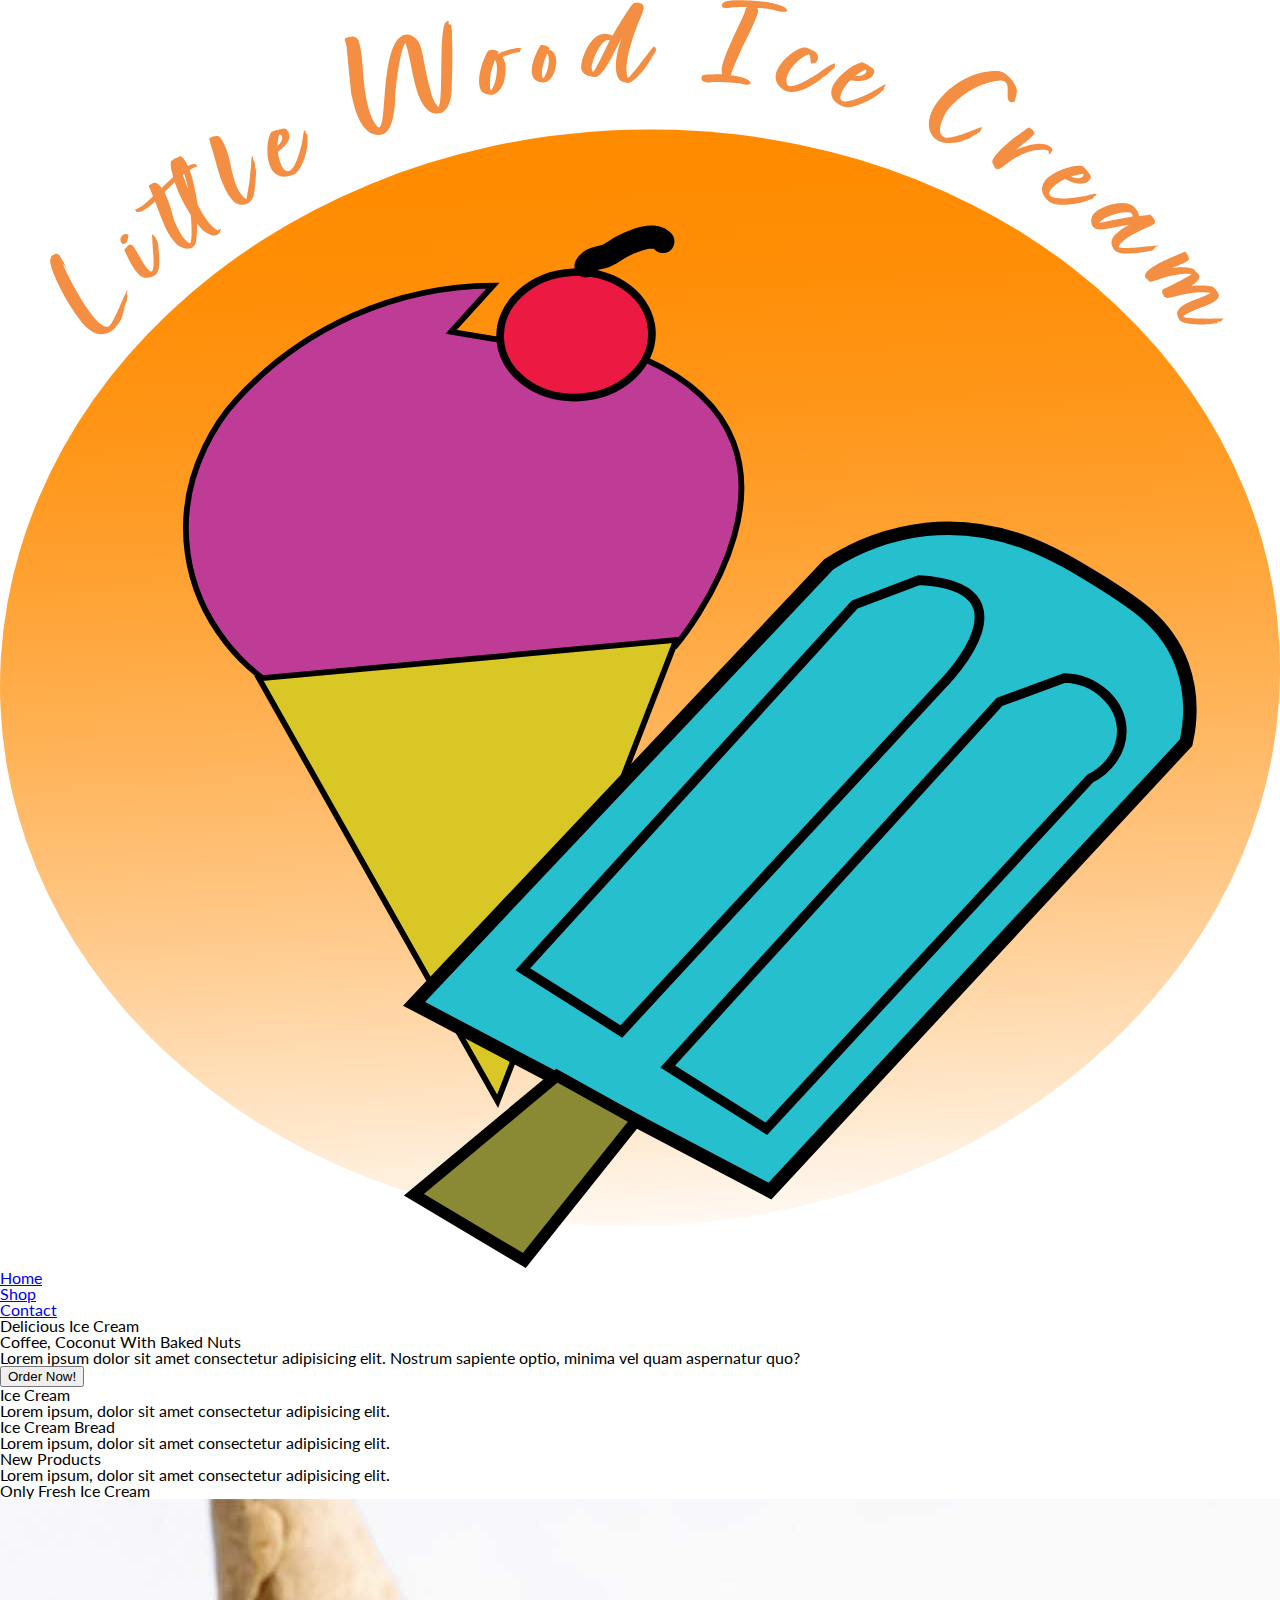
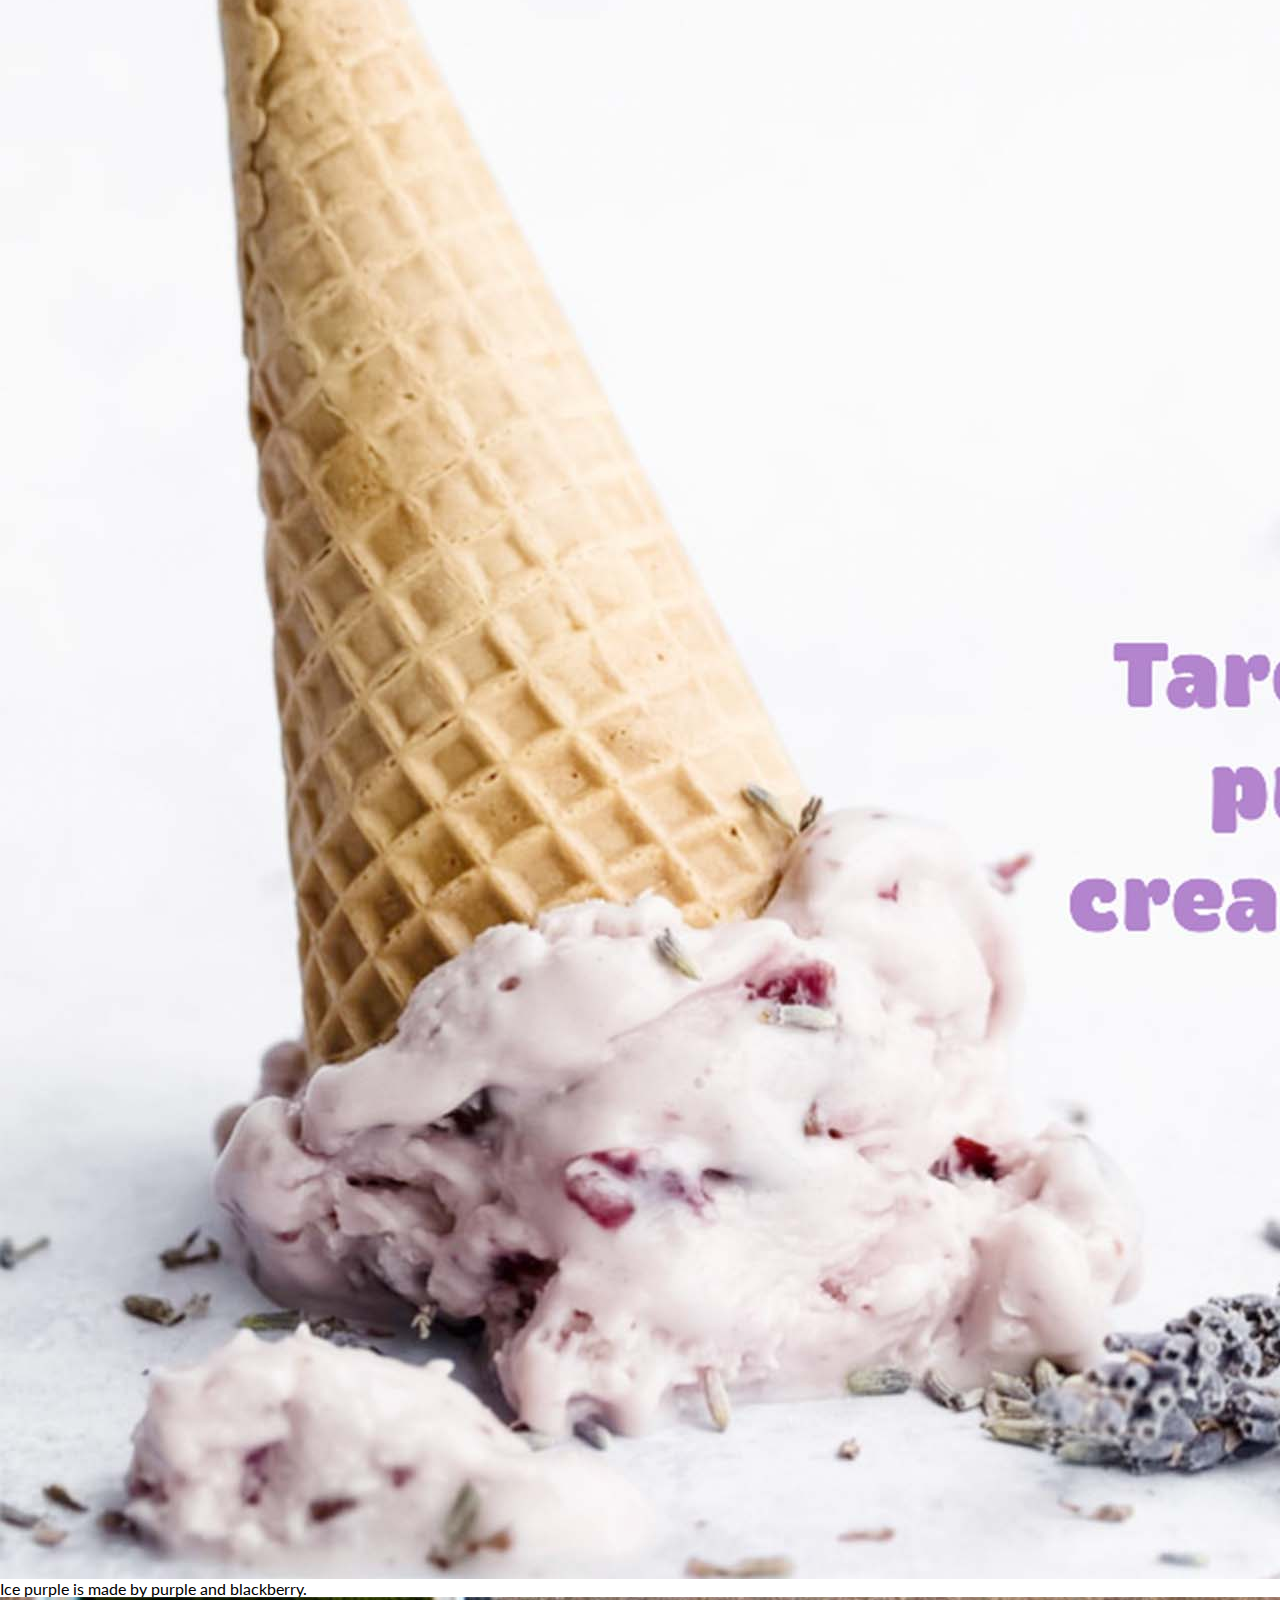
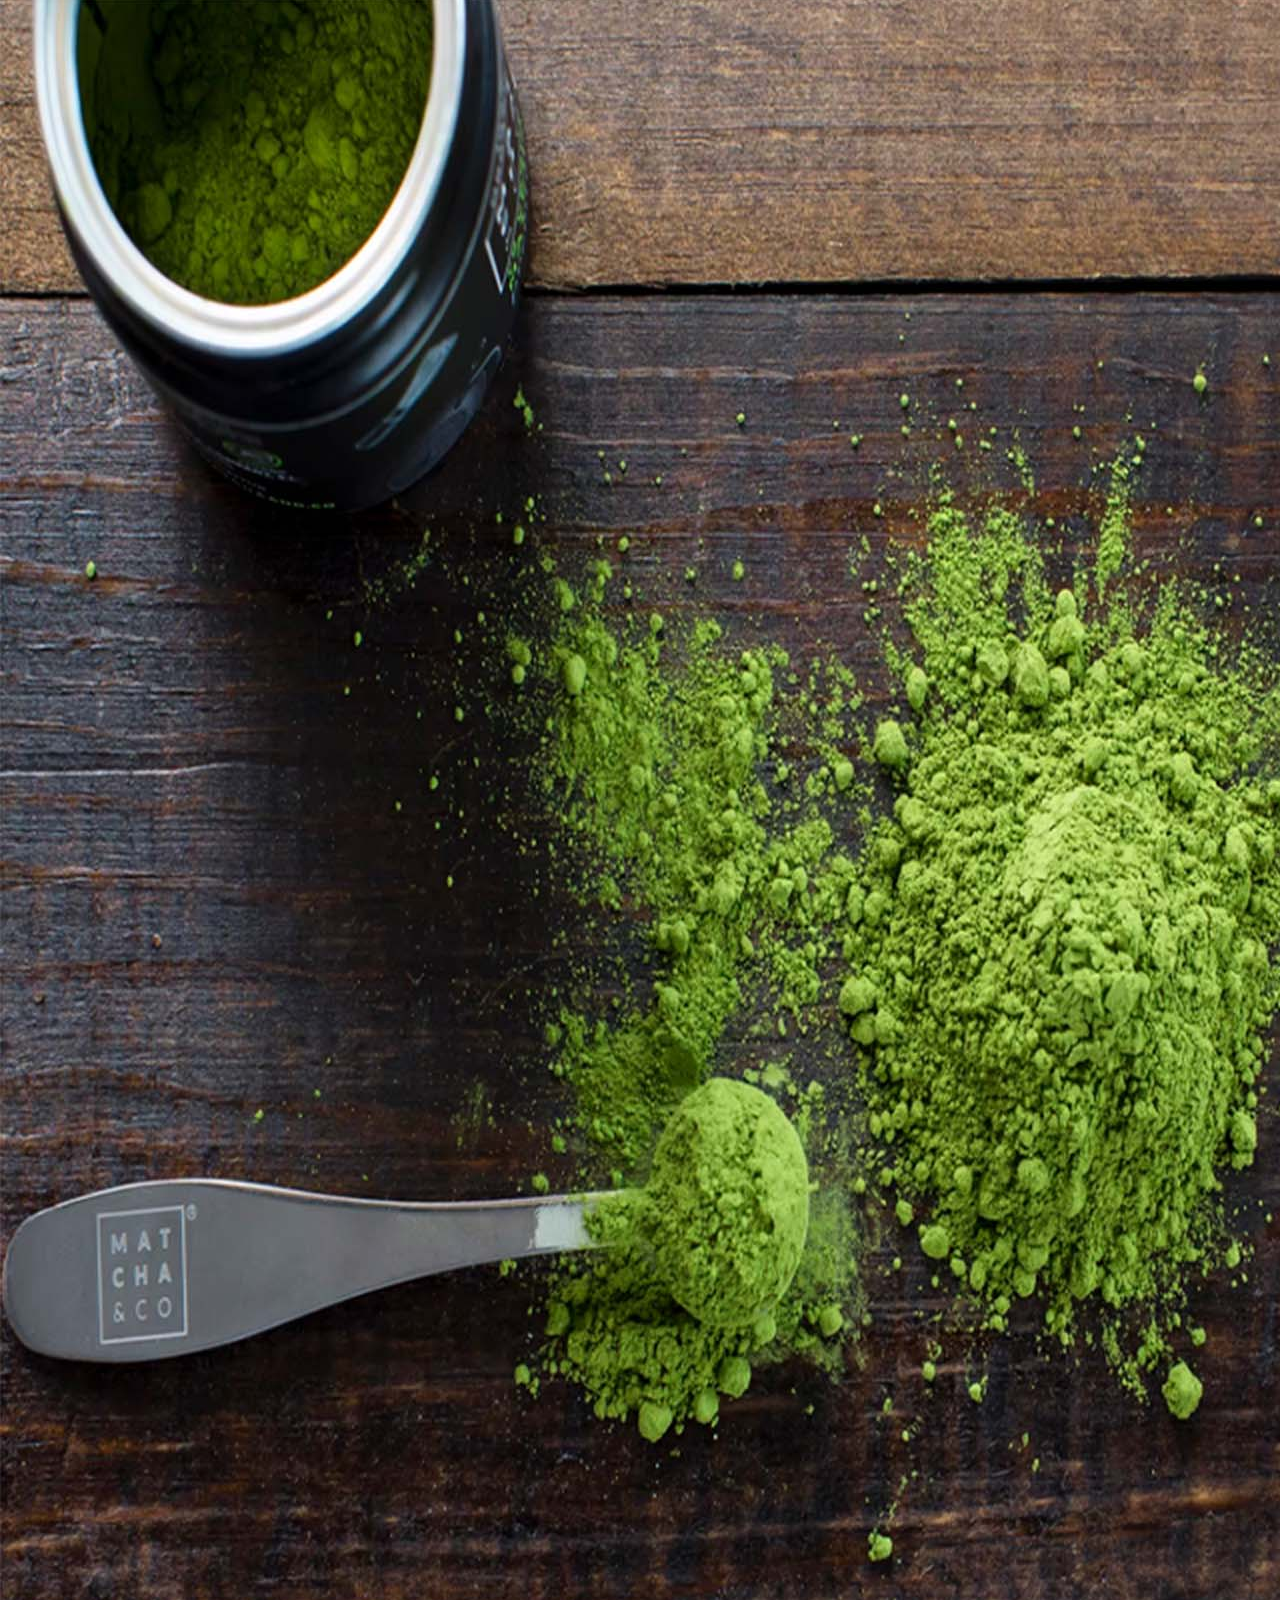
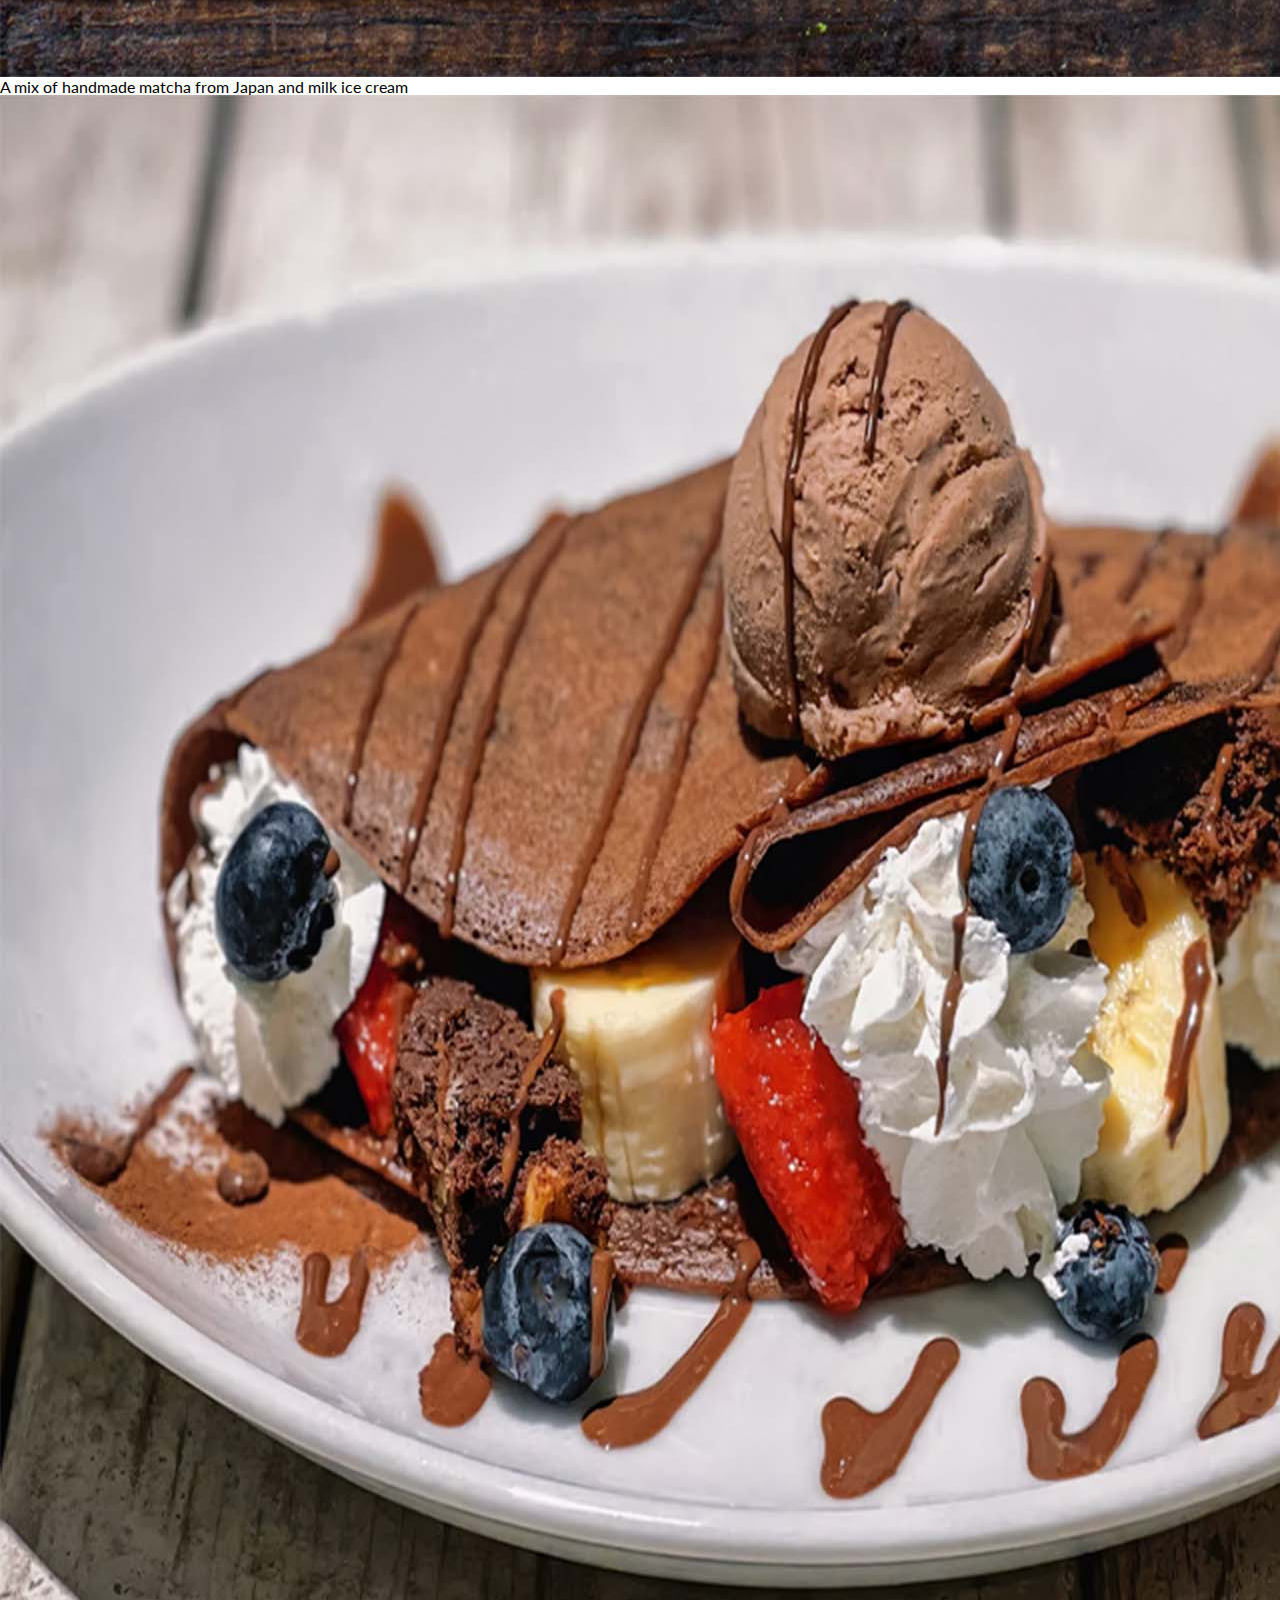
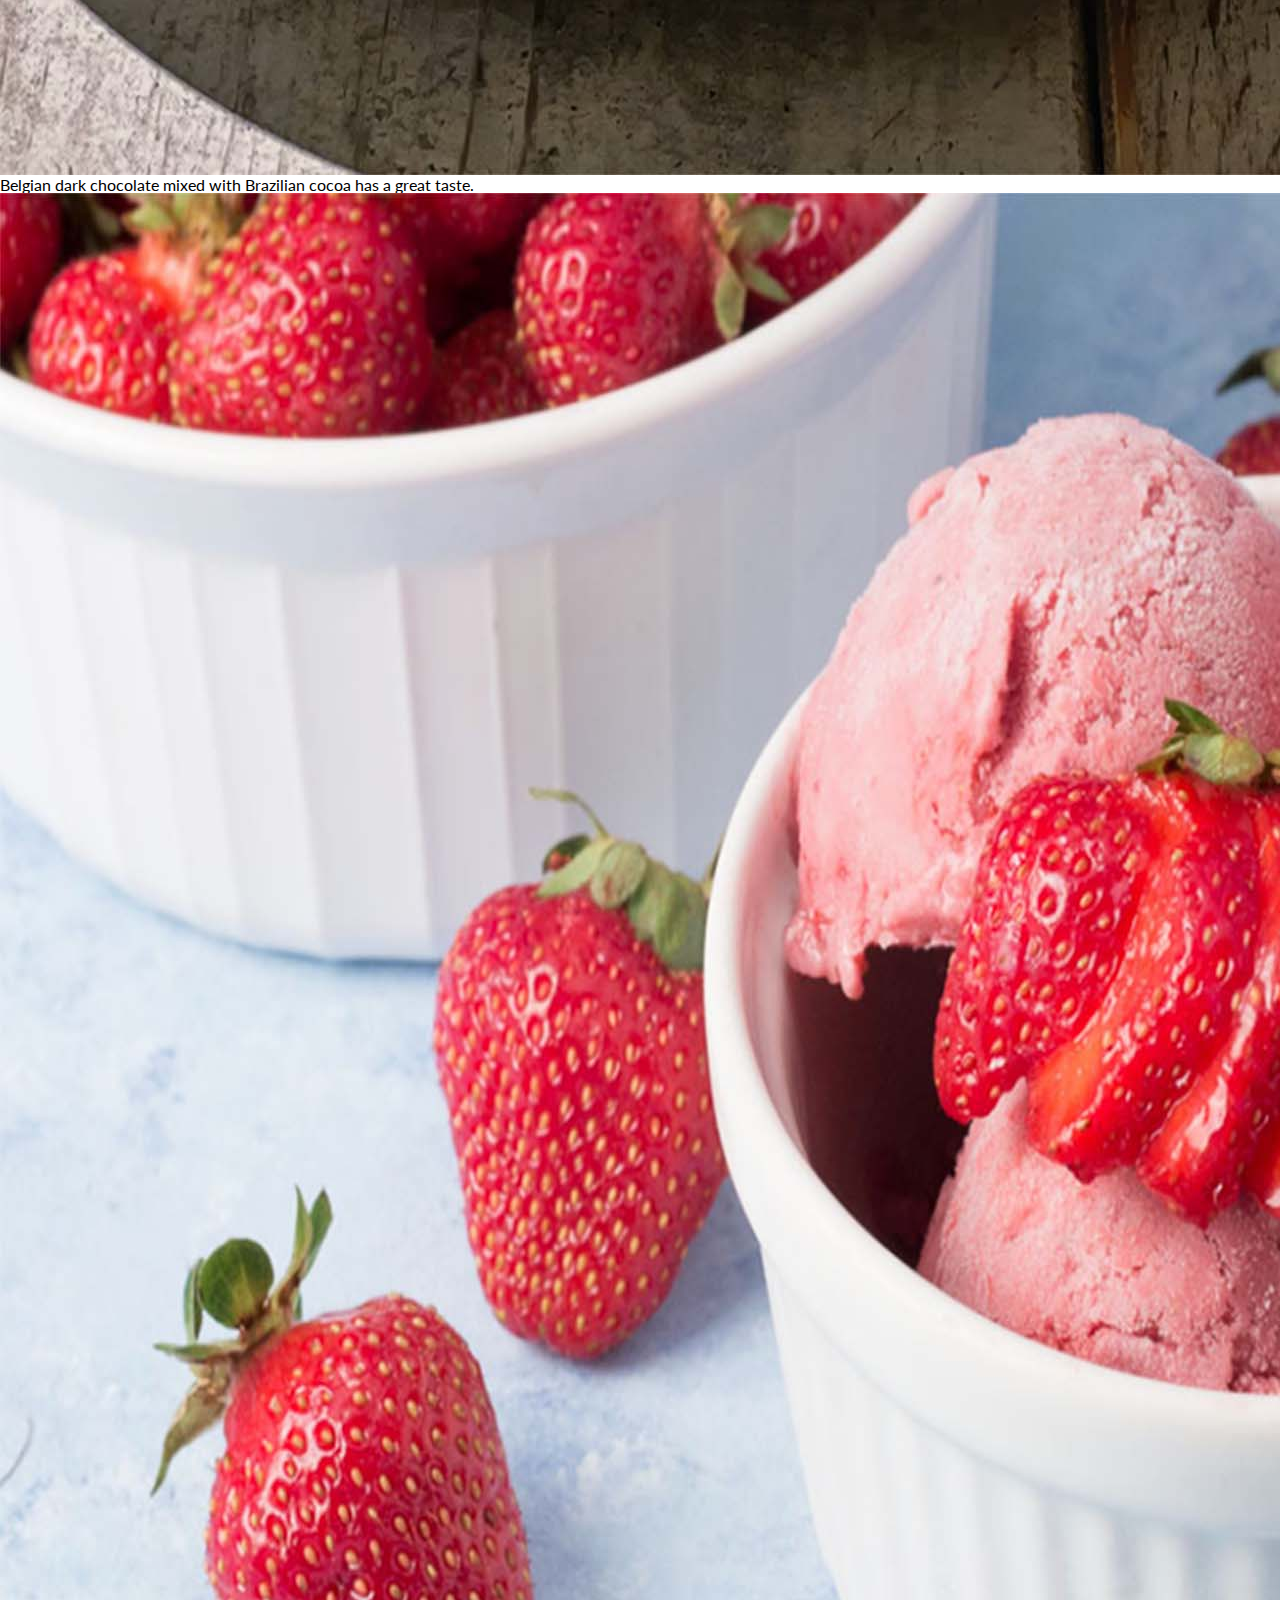
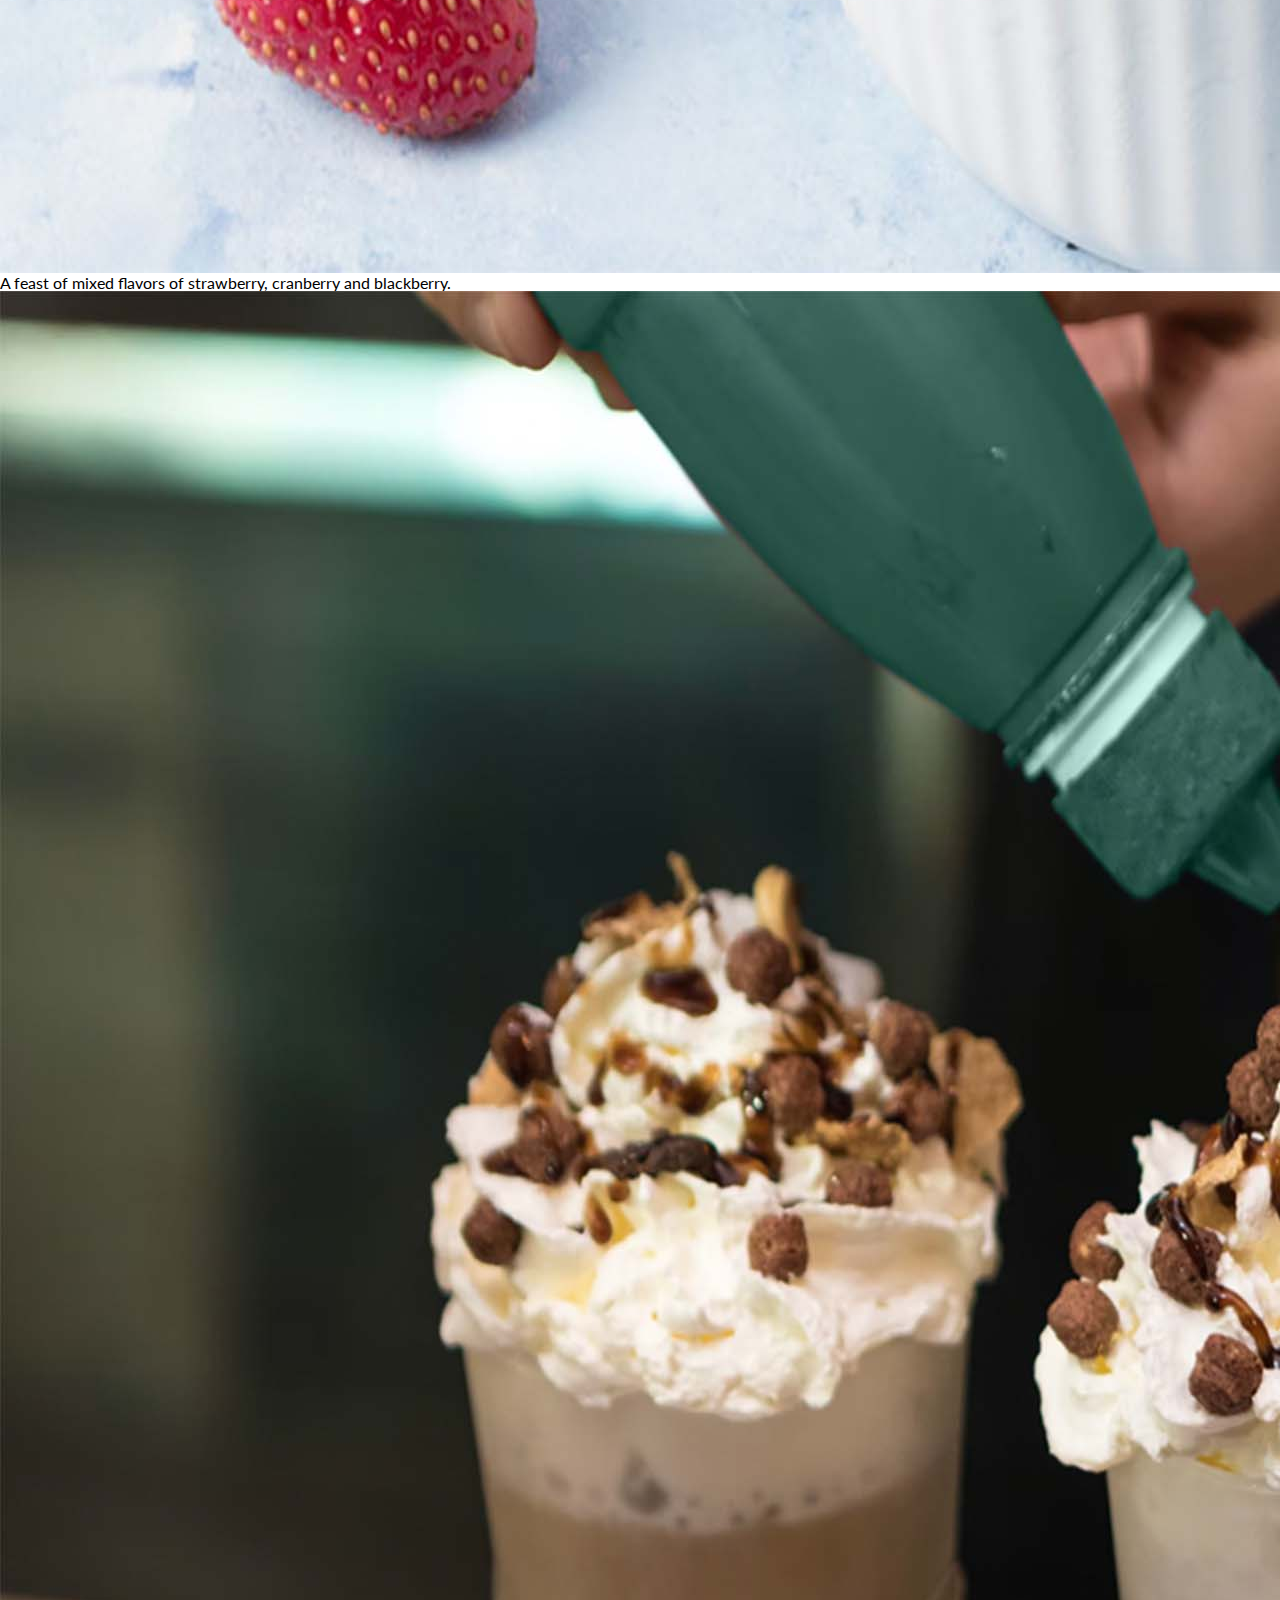
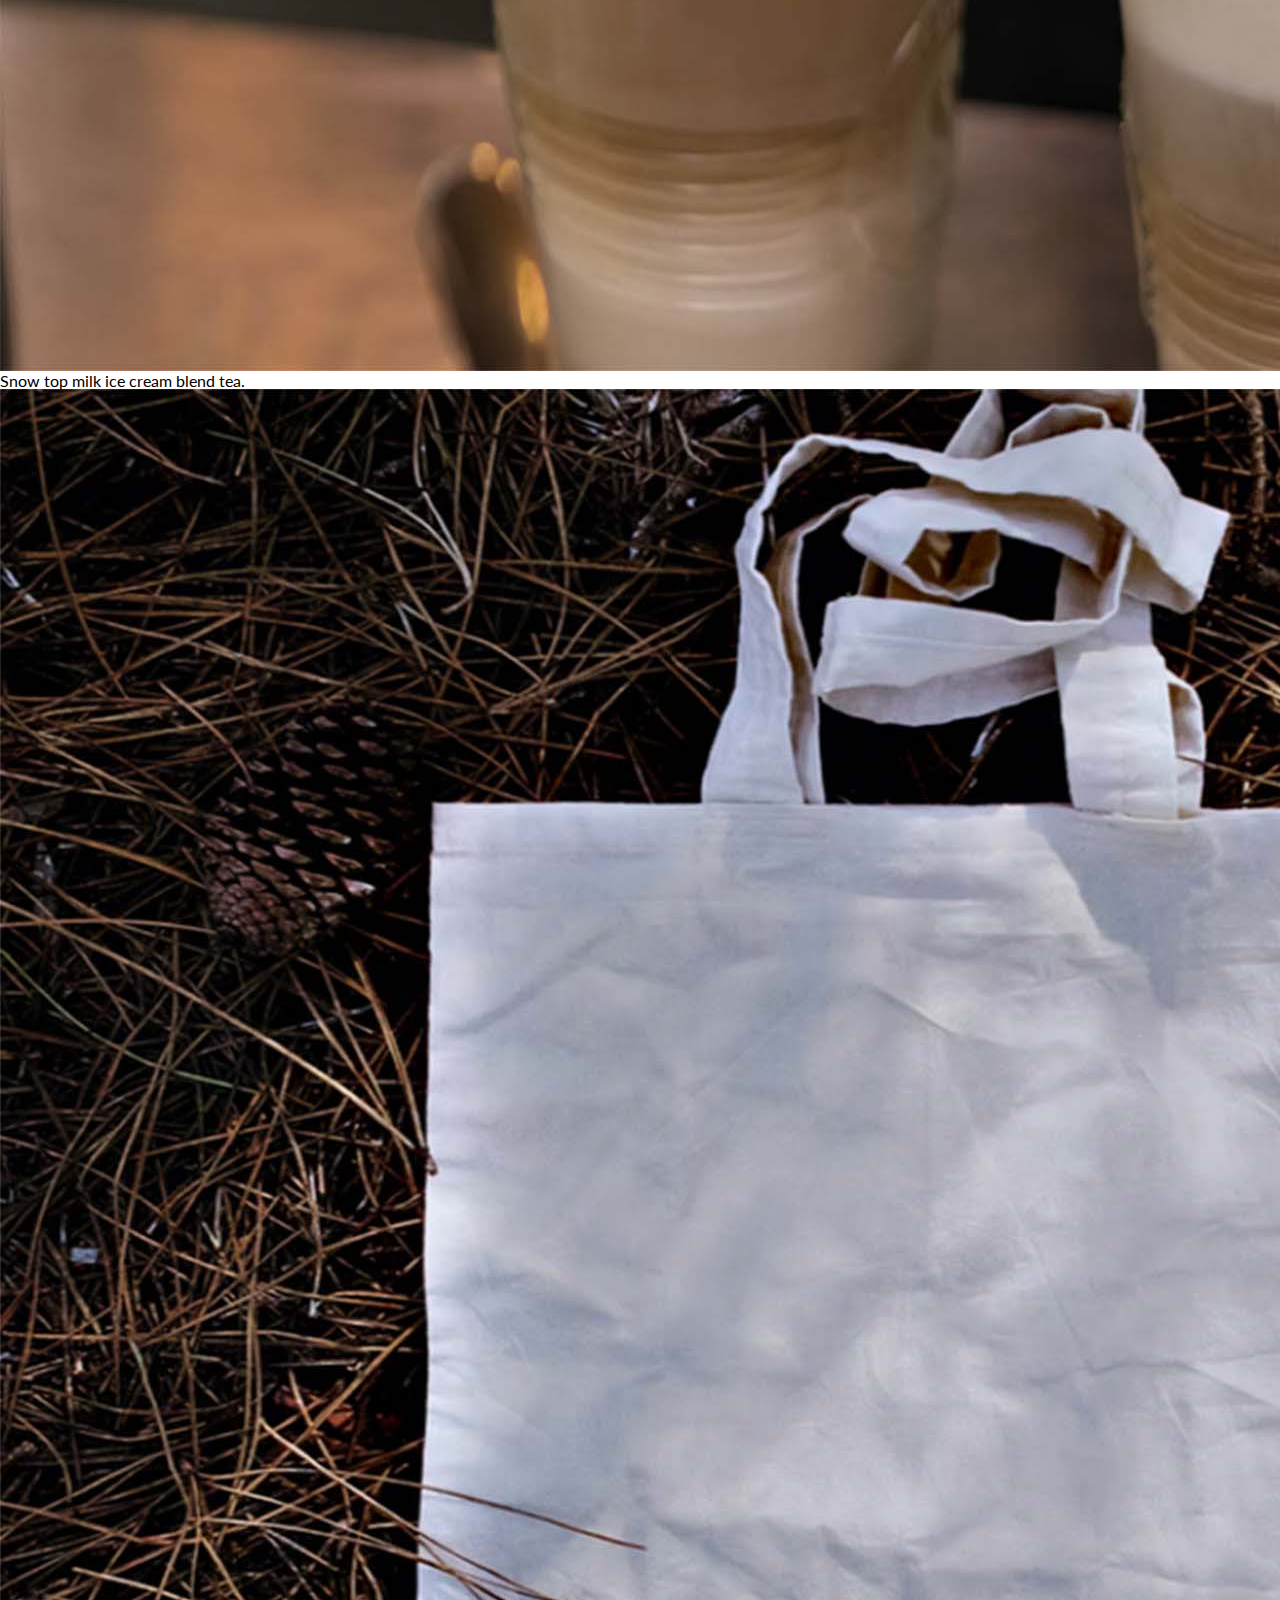
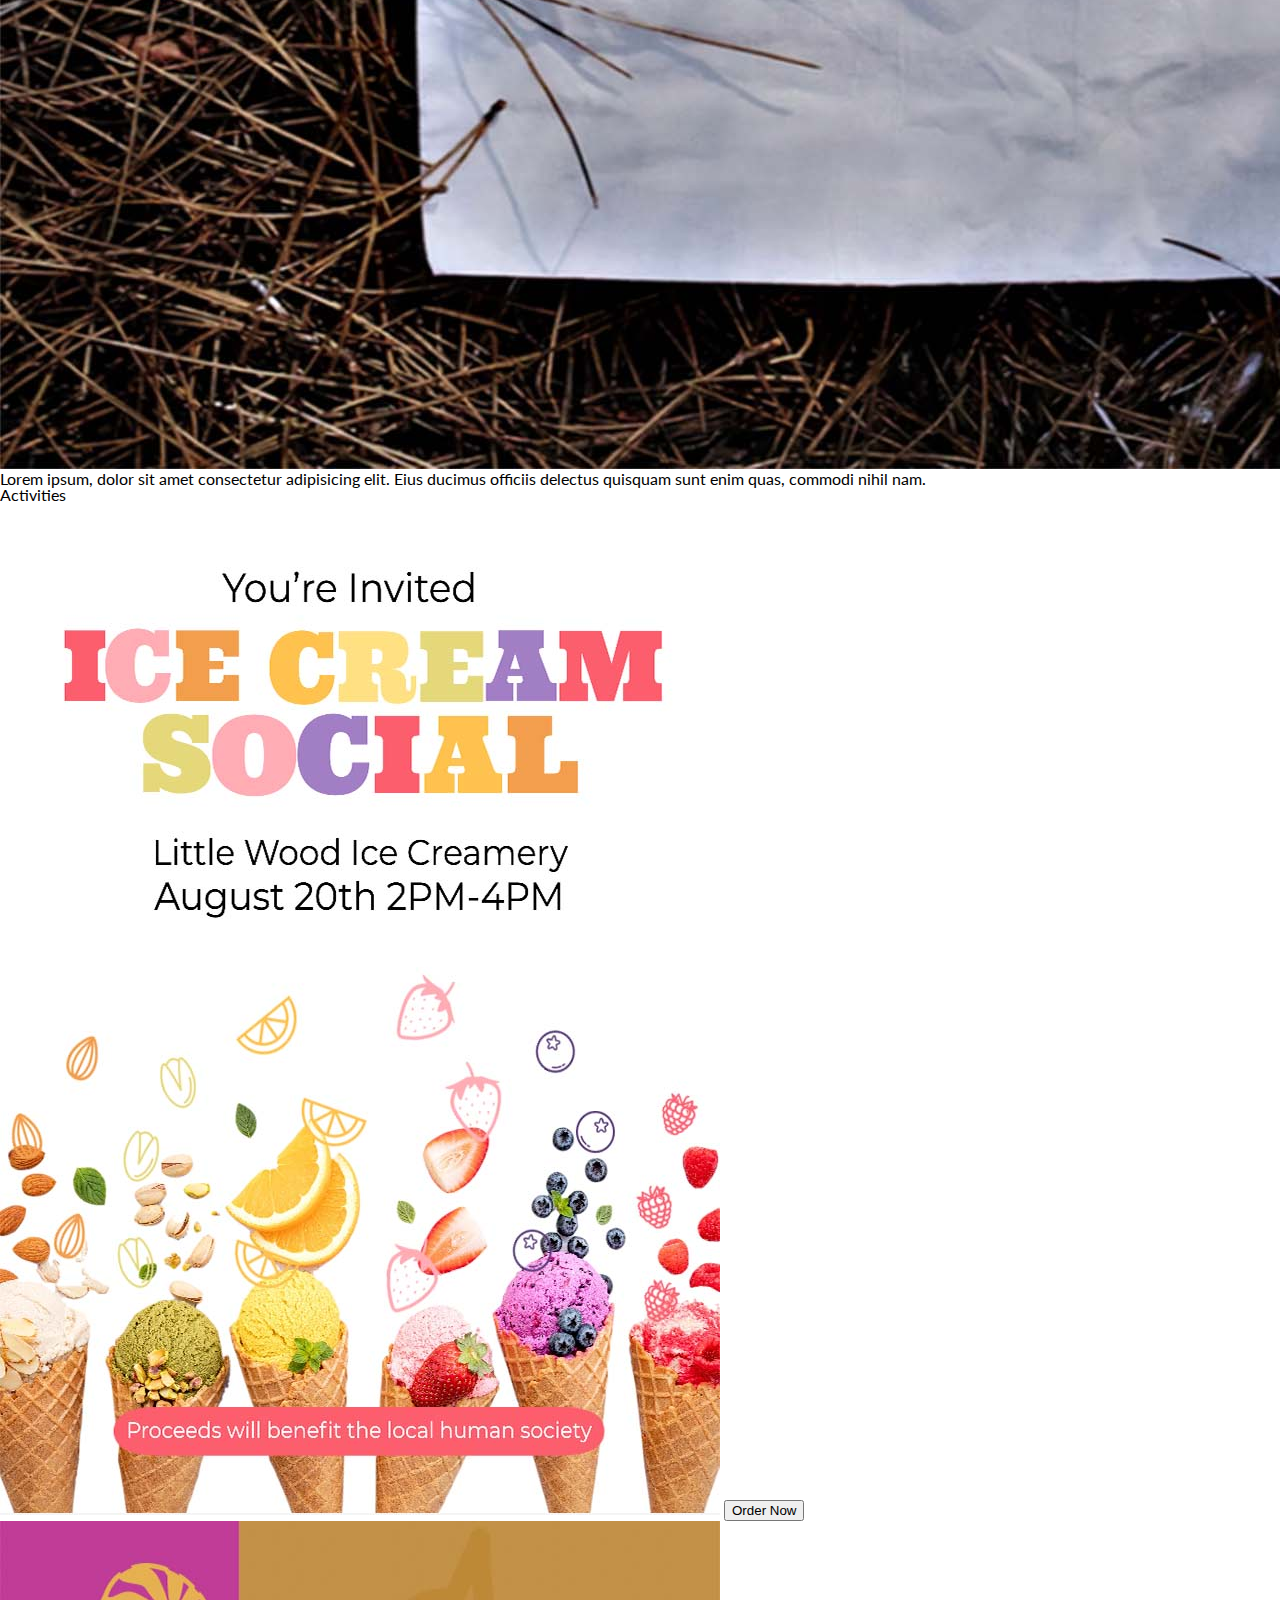
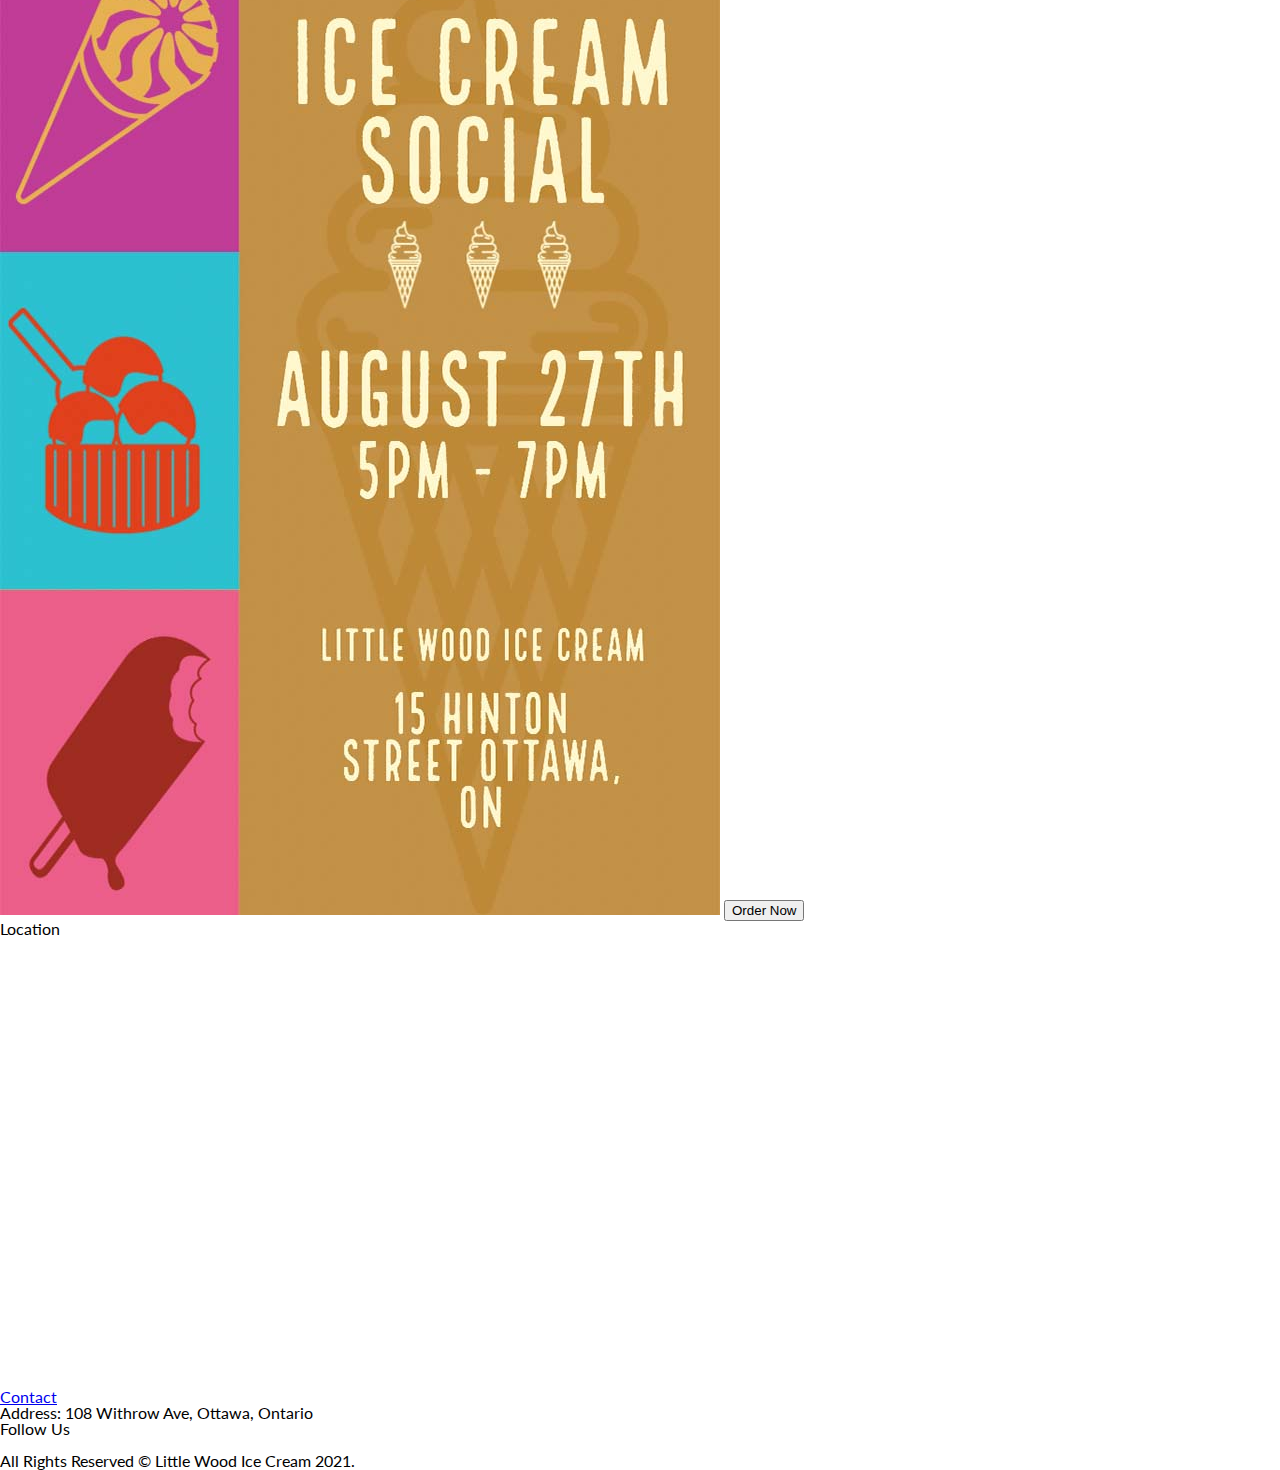
==== commit cd67e54c: "finish home mobile" ====
--- a/index.html
+++ b/index.html
@@ -234,7 +234,7 @@
     </a>
     <p>Address: 108 Withrow Ave, Ottawa, Ontario</p>
 
-    <h3>Follow Us</h3>
+    <h3 class="follow">Follow Us</h3>
     <ul class="socialicon">
       <li>
         <a href="#">
--- a/css/main.css
+++ b/css/main.css
@@ -97,7 +97,7 @@
 
 .delicious{
     color: #F0EEEB;
-    margin: 60px 10px 0 10px;
+    margin: 50px 10px 0 10px;
 }
 .delicious h4{
     margin-bottom: 15px;
@@ -166,8 +166,7 @@
 /* footer info */
 /* hidden maps in screen max-width 720px */
 .footerinfo{
-    margin: 20px;
-    text-align: center;
+    margin: 20px 20px 5px 20px;
 }
 .maps{
     display: none;
@@ -175,69 +174,47 @@
 .social h3{
     border:1px solid #CC40AE;
     padding: 10px;
-    width:100px;
-}
-.contact a{
+    width:120px;
+}
+.social p{
+    margin-top: 10px;
+    margin-bottom: 10px;
+}
+.social a,
+.follow {
+	color: #B44596;
     text-decoration: none;
-}
-
-}
-.social p{
-    font-size: 20px;
-    padding-bottom: 10px;
-}
-
-
-.social li a {
-	color: #B44596;
-}
-
+    font-size: 25px;
+    text-align: center;
+}
+.follow{
+    margin-bottom: 10px;
+}
+.socialicon{
+    display: flex; 
+}
+.socialicon a{
+    margin: 20px 30px 0 0;
+}
+/* footer */
 footer {
-	margin-top: 5px;
 	display: block;
 	position: relative;
-	margin-bottom: 2rem;
     background-color: #CC40AE;
     padding: 20px;
     color: #F0EEEB;
 }
-
-
-
-
-
-
-
-
 
 /* desktop screen */
 @media screen and (min-width: 720px){
 /* only */
 .body{
-    max-width: 1200px;
-}
-.logo{
-    width: 100px;
-    margin: 10px 20px 0 20px ;
-}
-.logo,
-.navigation .list,
-.navigation li{
-    display: flex;	
-}
-
-.flavor{
-    display: grid;
-    grid-template-columns: repeat(3, 1fr);
-    text-align: center;
-}
-/* activities */
-.activity{
-    display: flex;
-    flex-direction: row;
-}
-
-/* footer */
-
-
+    max-width: 1400px;
+}
+
+.headerback{
+    margin:0 auto;   
+    background-image: url(../images/back1440.jpg);
+    background-position: bottom;
+    width: 90%;
 }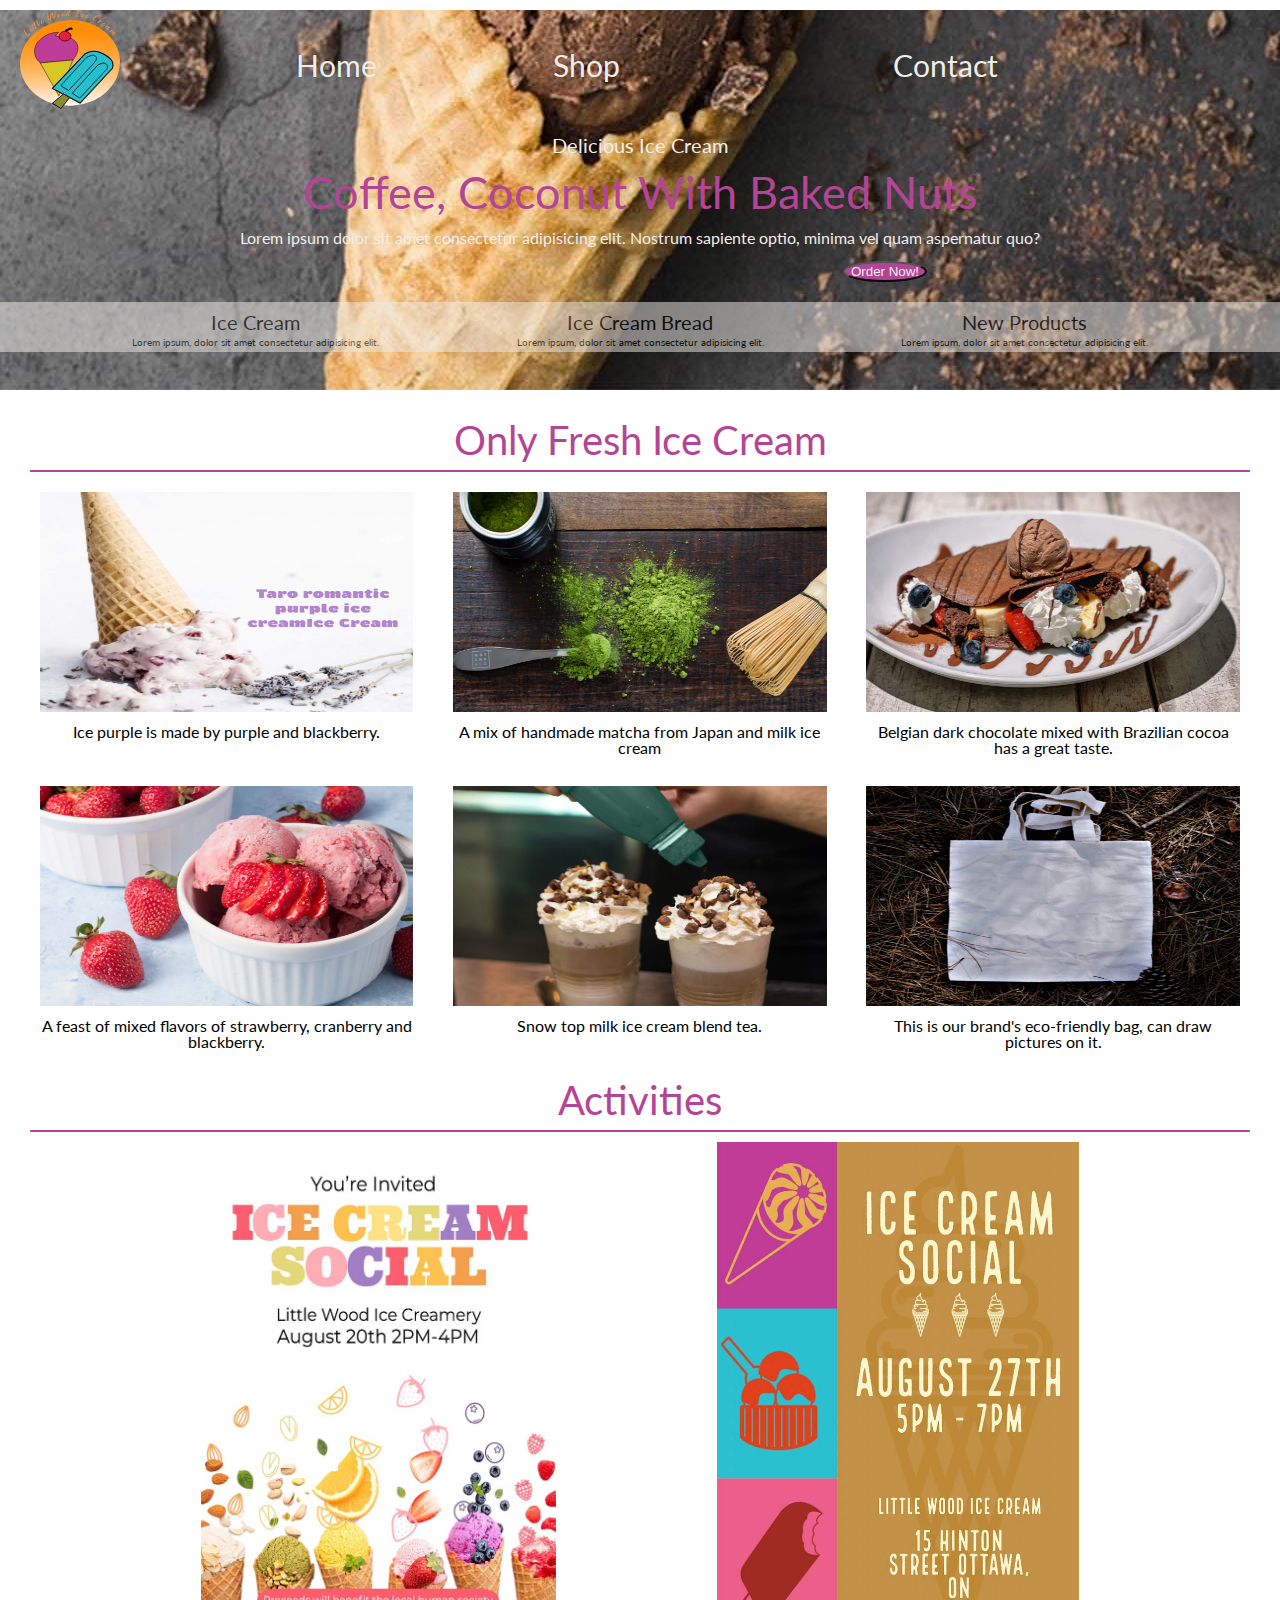
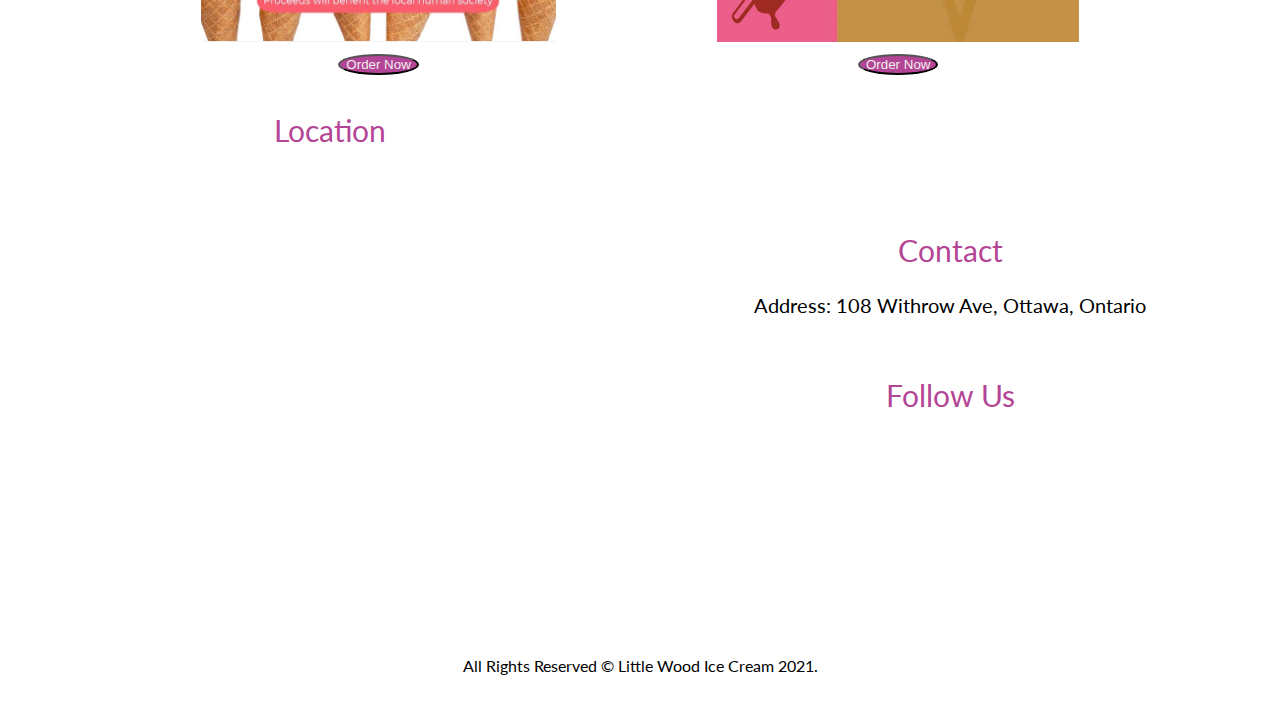
==== commit b54e5158: "finish home" ====
--- a/index.html
+++ b/index.html
@@ -69,6 +69,7 @@
   <div class="line"></div>
 
   <div class="flavor">
+
     <div class="purple">
       <picture>
         <!--  responsive image -->
@@ -172,11 +173,11 @@
              </picture>
       <div>
           <p>
-              Lorem ipsum, dolor sit amet consectetur adipisicing elit.
-               Eius ducimus officiis delectus quisquam sunt enim quas, commodi nihil nam. 
-          </p>
-      </div>  
-    </div> 
+            This is our brand's eco-friendly bag, can draw pictures on it.
+          </p>
+      </div>  
+    </div> 
+
   </div>
 </section>
 
@@ -199,6 +200,7 @@
   
           <img class="creamery" src="images/social.jpg" alt="activities">
              </picture>
+             <br>
             <button type="submit"> Order Now </button>
           </div>
 
@@ -214,6 +216,7 @@
           
                   <img class="creamsocial"  src="images/social27.jpg" alt="activities">
                      </picture>
+                     <br>
               <button type="submit"> Order Now </button>
         </div>
     </div>
@@ -222,13 +225,13 @@
 
 <article class="footerinfo" id="footerinfo">
   <!-- Google Map-->
-  <section class="maps">
+  <div class="maps">
     <h2>Location</h2>
-    <iframe src="https://www.google.com/maps/embed?pb=!1m18!1m12!1m3!1d22429.974151896025!2d-75.77190982255873!3d45.35392383670256!2m3!1f0!2f0!3f0!3m2!1i1024!2i768!4f13.1!3m3!1m2!1s0x4cce07191b4a27ad%3A0xc49d2400f64d7095!2sAlgonquin%20College%20-%20Horticulture%20Gardens!5e0!3m2!1sen!2ssg!4v1629187533747!5m2!1sen!2ssg" width="500" height="450" style="border:0;" allowfullscreen="" loading="lazy"></iframe>
-  </section>
+    <iframe src="https://www.google.com/maps/embed?pb=!1m18!1m12!1m3!1d2804.1056334628956!2d-75.75331064906827!3d45.34667987899723!2m3!1f0!2f0!3f0!3m2!1i1024!2i768!4f13.1!3m3!1m2!1s0x4cce071ba29d6f6f%3A0x86ee1a78c155e27f!2s189%20Withrow%20Ave%2C%20Nepean%2C%20ON%20K2G%203N6%2C%20Canada!5e0!3m2!1sen!2ssg!4v1636314665995!5m2!1sen!2ssg" width="450" height="450" style="border:0;" allowfullscreen="" loading="lazy"></iframe>
+  </div>
 
   <!-- Social Media-->
-  <section class="social">
+  <div class="social">
     <a class="contact" href="#">
       <h3>Contact</h3>
     </a>
@@ -253,7 +256,7 @@
       </li>
     </ul>
 
-  </section>
+  </div>
 </article>
 <br>
 
--- a/css/main.css
+++ b/css/main.css
@@ -153,7 +153,7 @@
 .strawberryphoto,
 .teaphoto,
 .totephoto{
-    height: 280px;
+    height: 260px;
     width: 100%;
     margin-top: 15px;
 }
@@ -161,6 +161,8 @@
     background-color:#B44596 ;
     border-radius: 97%;
     color: #F0EEEB;
+    margin: 10px;
+   
 
 }
 /* footer info */
@@ -204,17 +206,195 @@
     padding: 20px;
     color: #F0EEEB;
 }
+}
 
 /* desktop screen */
 @media screen and (min-width: 720px){
-/* only */
-.body{
+header {
+        position: relative;
+}
+body{
     max-width: 1400px;
 }
-
+.navigation{
+    margin: 10px;
+}
+.logo{
+    width: 100px;
+    margin: 0 40px 0 10px;
+    float:left;
+}
 .headerback{
     margin:0 auto;   
     background-image: url(../images/back1440.jpg);
     background-position: bottom;
-    width: 90%;
+    width: 100%;
+    max-width: 100%; 
+    height: 380px;
+    text-align: center;
+}
+.list,
+.navigation li{
+	display: flex;
+    justify-content: space-evenly;	  
+}
+.list{
+    padding-top: 40px;
+}
+.shop{
+    padding-left: 40px;
+}
+.list a{   
+    color: #F0EEEB;
+    font-size: 30px;
+    text-decoration: none;
+}
+.delicious{
+    color: #F0EEEB;
+    margin: 55px 10px 0 10px;
+}
+.delicious h4{
+    margin-bottom: 15px;
+    font-size: 20px;
+}
+.delicious h2{
+    font-size: 45px;
+    color: #B44596;
+    margin-bottom: 15px;
+}
+.order{
+    background-color:#B44596 ;
+    border-radius: 97%;
+    color: #F0EEEB;
+    margin: 15px 10px 10px 500px;
+}
+.products h4{
+    font-size: 20px;
+    padding: 10px 10px 0 10px;
+}
+.products p{
+    font-size: 10px;
+    padding: 5px;
+}
+.products{
+    margin: 10px 0 0 0;   
+    background-color: #F0EEEB;
+    opacity: 0.5;
+    color: black;
+    display: flex;
+    justify-content: space-evenly;
+}
+/* container */
+.container{
+    margin: 30px;
+    text-align: center;
+}
+.purplephoto,
+.matchaphoto,
+.chocolatephoto,
+.strawberryphoto,
+.teaphoto,
+.totephoto{
+    height: 220px;
+    max-width: 400px;
+    width: 95%;
+}
+.flavor{
+    margin:20px 0 20px 0;
+    display: grid;
+    grid-template-columns: repeat(3, 1fr);
+    grid-row-gap: 20px;
+    grid-column-gap: 20px;
+
+}
+.only h2,
+.activities h2{
+    font-size: 40px;
+    color: #B44596;  
+}
+.line{
+    height: 2px;
+    background-color: #B44596;
+    margin-top: 10px;       
+}
+.flavor p{
+    margin: 10px;
+}
+/* activities */
+.creamsocial,
+.creamery{
+    height:500px;
+}
+.activity{
+    margin: 10px;
+    display: flex;
+    flex-direction: row;
+    flex-wrap: nowrap;
+    justify-content: space-evenly;
+}
+.activity button{
+    margin: 10px;
+    background-color:#B44596 ;
+    border-radius: 97%;
+    color: #F0EEEB;
+}
+/* location */
+.footerinfo{
+    margin: 30px;
+    text-align: center;
+}
+.maps h2{
+    color: #B44596;
+    font-size: 30px;
+    margin-bottom: 15px;
+}
+.footerinfo{
+    display: grid;
+    grid-template-columns: repeat(2, 1fr);
+    grid-row-gap: 20px;
+    grid-column-gap: 20px;
+}
+.contact h3{
+    color: #B44596;
+    font-size: 30px;
+    margin: 120px 0 30px 0;
+}
+.social a{
+    text-decoration: none;
+    color: #B44596;
+}
+.social p{
+    font-size: 20px;
+    padding-bottom: 40px;
+}
+.follow{
+    color: #B44596;
+    font-size: 30px;
+    margin-top: 25px;
+    margin-bottom: 25px;
+}
+
+.socialicon{
+    display: flex; 
+    justify-content: space-evenly;
+    padding: 10px;
+}
+.socialicon a{
+    margin: 20px 30px 0 0;
+}
+footer p{
+	position: relative;
+    text-align: center;
+    margin-bottom: 30px;
+}
+
+
+
+
+
+
+
+
+
+
 }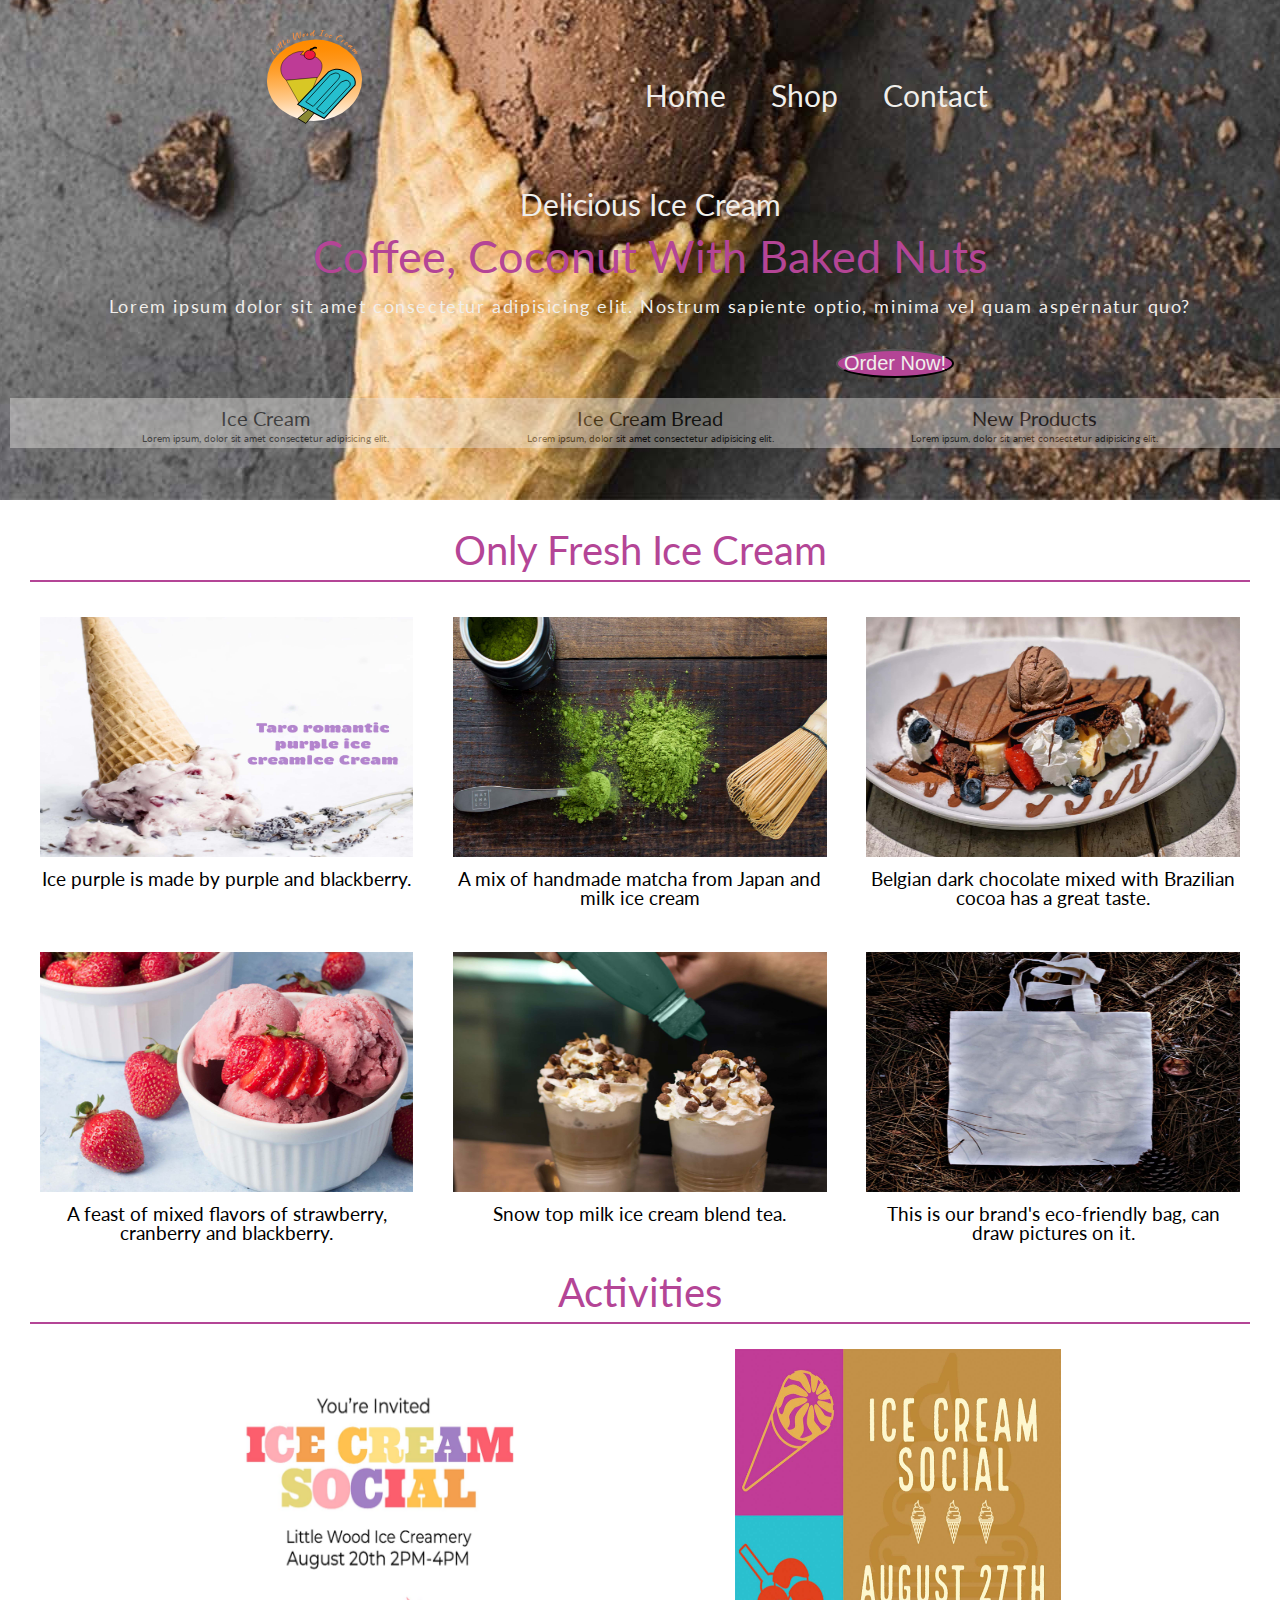
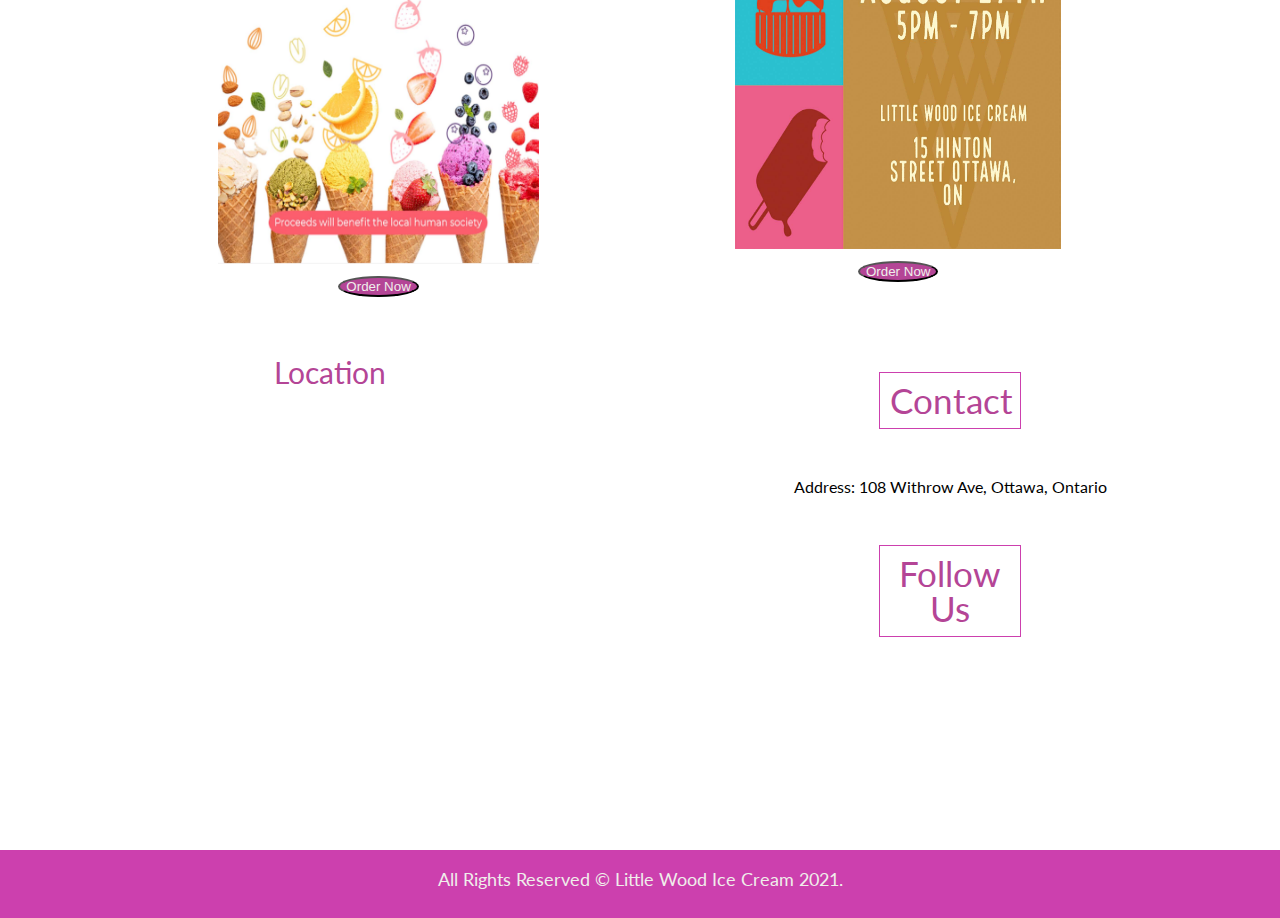
==== commit 8276b097: "html,css finished" ====
--- a/index.html
+++ b/index.html
@@ -74,10 +74,13 @@
       <picture>
         <!--  responsive image -->
         <source srcset="images/purple1920.jpg"
-                 media="(min-width: 720px)">
-                   
-          <source srcset="images/purple960.jpg"
-                  media="(max-width:719px)">   
+        media="(min-width: 960px)">
+
+        <source srcset="images/purple960.jpg"
+                 media="(min-width: 720px)">
+                   
+          <source srcset="images/purple480.jpg"
+                  media="(min-width:480px)">   
   
           <img class="purplephoto" src="images/purple.jpg" alt="purple ice">
              </picture>
@@ -92,10 +95,13 @@
       <picture>
         <!--  responsive image -->
         <source srcset="images/matcha1920.jpg"
-                 media="(min-width: 720px)">
+                 media="(min-width: 960px)">
                    
           <source srcset="images/matcha960.jpg"
-                  media="(max-width:719px)">   
+                 media="(min-width:720px)">  
+          
+          <source srcset="images/matcha480.jpg"
+                 media="(min-width:480px)">        
   
           <img class="matchaphoto" src="images/matcha.jpg" alt="matcha ice">
              </picture>
@@ -110,10 +116,12 @@
       <picture>
         <!--  responsive image -->
         <source srcset="images/chocolate1920.jpg"
-                 media="(min-width: 720px)">
-                   
-          <source srcset="images/chocolate960.jpg"
-                  media="(max-width:719px)">   
+                 media="(min-width: 960px)">
+        <source srcset="images/chocolate960.jpg"
+                 media="(min-width: 720px)">
+                   
+          <source srcset="images/chocolate480.jpg"
+                  media="(min-width:480px)">   
   
           <img class="chocolatephoto" src="images/chocolate.jpg" alt="chocolate ice">
              </picture>
@@ -128,10 +136,12 @@
       <picture>
         <!--  responsive image -->
         <source srcset="images/strawberry1920.jpg"
-                 media="(min-width: 720px)">
-                   
-          <source srcset="images/strawberry960.jpg"
-                  media="(max-width:719px)">   
+                 media="(min-width: 960px)">
+        <source srcset="images/strawberry960.jpg"
+                 media="(min-width: 720px)">
+                   
+          <source srcset="images/strawberry480.jpg"
+                  media="(min-width:480px)">   
   
           <img class="strawberryphoto" src="images/strawberry.jpg" alt="strawberry ice">
              </picture>
@@ -146,10 +156,12 @@
       <picture>
         <!--  responsive image -->
         <source srcset="images/tea1920.jpg"
-                 media="(min-width: 720px)">
-                   
-          <source srcset="images/tea960.jpg"
-                  media="(max-width:719px)">   
+                 media="(min-width: 960px)">
+        <source srcset="images/tea960.jpg"
+                 media="(min-width: 720px)">
+                   
+          <source srcset="images/tea480.jpg"
+                  media="(min-width:480px)">   
   
           <img class="teaphoto" src="images/tea.jpg" alt="tea ice">
              </picture>
@@ -164,10 +176,12 @@
       <picture>
         <!--  responsive image -->
         <source srcset="images/tote1920.jpg"
-                 media="(min-width: 720px)">
-                   
-          <source srcset="images/tote960.jpg"
-                  media="(max-width:719px)">   
+                 media="(min-width: 960px)">
+        <source srcset="images/tote960.jpg"
+                 media="(min-width: 720px)">
+                   
+          <source srcset="images/tote480.jpg"
+                  media="(min-width:480px)">   
   
           <img class="totephoto" src="images/tote.jpg" alt="tote ice">
              </picture>
@@ -191,12 +205,13 @@
         <div class="social">
             <picture>
         <!--  responsive image -->
+        <source srcset="images/social1440.jpg"
+                 media="(min-width: 960px)">
         <source srcset="images/social720.jpg,
                         images/social1440.jpg 2x "
-                 media="(min-width: 720px)">
-                   
+                 media="(min-width: 720px)">           
           <source srcset="images/social480.jpg"
-                  media="(max-width:719px)">   
+                  media="(min-width:480px)">   
   
           <img class="creamery" src="images/social.jpg" alt="activities">
              </picture>
@@ -207,12 +222,13 @@
           <div class="social27">
             <picture>
                 <!--  responsive image -->
-                <source srcset="images/social27@1.jpg,
-                                images/social27@2x.jpg 2x "
+                <source srcset="images/social27@2x.jpg"
+                 media="(min-width: 960px)">
+                <source srcset="images/social27@1.jpg "
                          media="(min-width: 720px)">
                            
                   <source srcset="images/social27@0.5x.jpg"
-                          media="(max-width:719px)">   
+                          media="(min-width:480px)">   
           
                   <img class="creamsocial"  src="images/social27.jpg" alt="activities">
                      </picture>
@@ -227,7 +243,7 @@
   <!-- Google Map-->
   <div class="maps">
     <h2>Location</h2>
-    <iframe src="https://www.google.com/maps/embed?pb=!1m18!1m12!1m3!1d2804.1056334628956!2d-75.75331064906827!3d45.34667987899723!2m3!1f0!2f0!3f0!3m2!1i1024!2i768!4f13.1!3m3!1m2!1s0x4cce071ba29d6f6f%3A0x86ee1a78c155e27f!2s189%20Withrow%20Ave%2C%20Nepean%2C%20ON%20K2G%203N6%2C%20Canada!5e0!3m2!1sen!2ssg!4v1636314665995!5m2!1sen!2ssg" width="450" height="450" style="border:0;" allowfullscreen="" loading="lazy"></iframe>
+    <iframe src="https://www.google.com/maps/embed?pb=!1m18!1m12!1m3!1d2804.1056334628956!2d-75.75331064906827!3d45.34667987899723!2m3!1f0!2f0!3f0!3m2!1i1024!2i768!4f13.1!3m3!1m2!1s0x4cce071ba29d6f6f%3A0x86ee1a78c155e27f!2s189%20Withrow%20Ave%2C%20Nepean%2C%20ON%20K2G%203N6%2C%20Canada!5e0!3m2!1sen!2ssg!4v1636314665995!5m2!1sen!2ssg" width="400" height="400" style="border:0;" allowfullscreen="" loading="lazy"></iframe>
   </div>
 
   <!-- Social Media-->
--- a/css/main.css
+++ b/css/main.css
@@ -53,35 +53,39 @@
 body{
     font-family: 'Lato', sans-serif;
 }
-/* mobile screen */
-@media screen and (max-width: 720px){
+/*************
+ mobile screen 
+ **************/
+@media only screen and (min-width: 480px) {
 header {
         position: relative;
 }
 .headerback{
     margin:0 auto;   
-    background-image: url(../images/back720.jpg);
+    background-image: url(../images/back.jpg);
     background-position: bottom;
     width: 90%;
     max-width: 100%;
-    padding: 10px;
-    height: 450px;
+    padding: 15px;
+    height: 360px;
     text-align: center;
 }
 .logo{
-    width: 90px;
-    margin: 10px 20px 0 10px ;
+    width: 80px;
+    margin: 0 20px 0 10px ;
 }
 .navigation,
 .navigation.logo,
 .navigation .list,
 .navigation li{
-	display: flex;	
-}
+	display: flex;
+    justify-content: space-evenly;	
+}
+
 .list a{   
     color: #F0EEEB;
     padding-left: 15px;
-    font-size: 20px;
+    font-size: 15px;
     text-decoration: none;
 }
 .shop,
@@ -100,43 +104,35 @@
     margin: 50px 10px 0 10px;
 }
 .delicious h4{
-    margin-bottom: 15px;
-    font-size: 25px;
+    margin-bottom: 20px;
+    font-size: 20px;
 }
 .delicious h2{
-    font-size: 30px;
-    color: #B44596;
+    font-size: 25px;
+    color: #B44596;
+    margin-bottom: 20px;
+}
+.delicious p{
+    line-height: 25px;
     margin-bottom: 15px;
 }
 .order{
     background-color:#B44596 ;
-    border-radius: 97%;
-    color: #F0EEEB;
-    margin: 15px 10px 10px 300px;
-}
-.products h4{
-    font-size: 15px;
-    padding: 10px 10px 0 10px;
-}
-.products p{
-    font-size: 11px;
-    padding: 10px;
+    border-radius: 99%;
+    color: #F0EEEB;
+    margin: 15px 10px 20px 300px;
 }
 .products{
-    margin: 15px 10px 0 10px;   
-    background-color: #F0EEEB;
-    opacity: 0.5;
-    color: black;
-    display: flex;
-}
-
+    display: none;
+}
 /* container */
 .container{
-    margin: 20px;
+    margin: 30px 30px 20px 30px;
+    text-align: center;
 }
 .only h2,
 .activities h2{
-    font-size: 30px;
+    font-size: 25px;
     color: #B44596;  
 }
 .line{
@@ -159,28 +155,35 @@
 }
 .activities button{
     background-color:#B44596 ;
-    border-radius: 97%;
-    color: #F0EEEB;
-    margin: 10px;
-   
-
-}
-/* footer info */
-/* hidden maps in screen max-width 720px */
+    border-radius: 99%;
+    color: #F0EEEB;
+    margin: 10px;
+}
+.activities{
+    text-align: center;
+}
 .footerinfo{
-    margin: 20px 20px 5px 20px;
-}
-.maps{
-    display: none;
+    margin: 20px 30px 0 30px;
+    text-align: center;
+}
+.maps h2{
+    font-size: 25px;
+    color: #B44596;
+    margin-bottom: 10px;
+}
+.social{
+    text-align: center;
+    margin-top: 15px;
 }
 .social h3{
     border:1px solid #CC40AE;
     padding: 10px;
     width:120px;
+    margin:0 auto;
 }
 .social p{
-    margin-top: 10px;
-    margin-bottom: 10px;
+    margin-top: 20px;
+    margin-bottom: 20px;
 }
 .social a,
 .follow {
@@ -194,9 +197,8 @@
 }
 .socialicon{
     display: flex; 
-}
-.socialicon a{
-    margin: 20px 30px 0 0;
+    justify-content: space-evenly;
+    margin-top: 20px;
 }
 /* footer */
 footer {
@@ -206,22 +208,386 @@
     padding: 20px;
     color: #F0EEEB;
 }
-}
-
-/* desktop screen */
+footer p{
+    text-align: center;
+    font-size: 15px;
+}
+/* shop page */
+.headerpicture{  
+    background-image: url(../images/ice480.jpg);
+    background-position: bottom;
+    height: 150px;
+    text-align: center;
+}
+.shop-menu{
+    margin: 30px;
+    text-align: center;
+}
+.purplephoto1,
+.matchaphoto1,
+.chocolatephoto1,
+.strawberryphoto1,
+.teaphoto1,
+.totephoto1{
+    height: 200px;
+    width:70%;
+    margin-top: 15px;
+    border-radius:50%;
+}
+.menu-item {
+	flex-basis: 50%;
+	margin-bottom: 10px;
+    margin-right:10px ;
+    padding-bottom: 10px;
+	border-bottom: 1px solid #B44596;
+    text-align: center;
+}
+.menu-title h4{
+    font-size: 25px;
+    color: #B44596;
+    border: solid 1px #CC40AE;
+    padding: 10px;
+    letter-spacing: 1px;
+    margin-top: 5px;
+}
+.followus{
+    display: none;
+}
+.social{
+    margin-bottom: 20px;
+}
+/* contact page */
+.contactpage{
+    margin: 20px 30px 20px 30px;
+    text-align: center;
+}
+.lutophoto{
+    height: 360px;
+    width: 100%;
+    margin-top: 15px;
+    
+}
+form{
+    background-color: blanchedalmond;
+    color: #B44596;
+    border: solid 1px #CC40AE ;
+
+}
+.contactform h1{
+    margin: 10px;
+    padding: 10px;
+    border: solid 2px #CC40AE;
+    background-color: cornsilk;
+    font-size: 18px;
+}
+.submit{
+    margin-top: 10px;
+    margin-bottom: 10px;
+    background-color: #CC40AE;
+    padding: 10px;
+    color: #F0EEEB;
+    width: 150px;
+}
+.contactform label{
+    font-size: 20px;
+}
+.contactform input{
+    margin-top: 5px;
+    border: solid 1px white;    
+}
+textarea{
+    border: solid 1px white; 
+}
+
+}
+
+
+/***************
+ tablet screen 
+ ****************/
 @media screen and (min-width: 720px){
 header {
         position: relative;
 }
-body{
-    max-width: 1400px;
+.headerback{
+    margin:0 auto;   
+    background-image: url(../images/back720.jpg);
+    background-position: bottom;
+    width: 90%;
+    max-width: 100%;
+    padding: 10px;
+    height: 450px;
+    text-align: center;
+}
+.logo{
+    width: 90px;
+    margin: 0 20px 0 10px ;
+}
+.navigation,
+.navigation.logo,
+.navigation .list,
+.navigation li{
+	display: flex;
+    justify-content: space-evenly;	
+}
+.list a{   
+    color: #F0EEEB;
+    padding-left: 15px;
+    font-size: 25px;
+    text-decoration: none;
+}
+.shop,
+.search{
+    padding-left: 30px;   
+}
+.list{
+    margin: 50px 10px 0 10px;
 }
 .navigation{
     margin: 10px;
 }
+
+.delicious{
+    color: #F0EEEB;
+    margin: 50px 10px 0 10px;
+}
+.delicious h4{
+    margin-bottom: 15px;
+    font-size: 25px;
+}
+.delicious h2{
+    font-size: 30px;
+    color: #B44596;
+    margin-bottom: 15px;
+}
+.order{
+    background-color:#B44596 ;
+    border-radius: 97%;
+    color: #F0EEEB;
+    margin: 15px 10px 10px 300px;
+}
+.products h4{
+    font-size: 15px;
+    padding: 10px 10px 0 10px;
+}
+.products p{
+    font-size: 11px;
+    padding: 10px;
+}
+.products{
+    margin: 15px 10px 0 10px;   
+    background-color: #F0EEEB;
+    opacity: 0.5;
+    color: black;
+    display: flex;
+}
+
+/* container */
+.container{
+    margin: 30px;
+    text-align: center;
+}
+.only h2,
+.activities h2{
+    font-size: 30px;
+    color: #B44596;  
+}
+.line{
+    height: 3px;
+    background-color: #B44596;
+    margin-top: 10px;       
+}
+.flavor p{
+    margin: 10px;
+    font-size: 20px;
+}
+.purplephoto,
+.matchaphoto,
+.chocolatephoto,
+.strawberryphoto,
+.teaphoto,
+.totephoto{
+    height: 320px;
+    width: 90%;
+    margin-top: 15px;
+}
+/* activities */
+.creamery,
+.creamsocial{
+    height: 480px;
+    width: 90%;
+    margin-top: 15px;
+}
+.activities button{
+    background-color:#B44596 ;
+    border-radius: 99%;
+    color: #F0EEEB;
+    margin: 10px;
+}
+.activities{
+    text-align: center;
+}
+/* footer info */
+/* hidden maps in screen  */
+.footerinfo{
+    margin: 20px 20px 5px 20px;
+    text-align: center;
+}
+.social{
+    text-align: center;
+}
+.social h3{
+    border:1px solid #CC40AE;
+    padding: 10px;
+    width:120px;
+    margin:0 auto;
+}
+.social p{
+    margin-top: 20px;
+    margin-bottom: 20px;
+}
+.social a,
+.follow {
+	color: #B44596;
+    text-decoration: none;
+    font-size: 28px;
+    text-align: center;
+}
+.follow{
+    margin-bottom: 10px;
+}
+.socialicon{
+    display: flex; 
+    justify-content: space-evenly;
+    margin-top: 20px;
+}
+/* footer */
+footer {
+	display: block;
+	position: relative;
+    background-color: #CC40AE;
+    padding: 20px;
+    color: #F0EEEB;
+}
+footer p{
+    text-align: center;
+    font-size: 18px;
+}
+/******************
+shop page
+*******************/
+.headerpicture{
+    margin:0 auto;   
+    background-image: url(../images/ice-960.jpg);
+    background-position: bottom;
+    width: 90%;
+    max-width: 100%;
+    padding: 10px;
+    height: 150px;
+    text-align: center;
+}
+.shop-menu{
+    margin: 40px;
+    text-align: center;
+}
+.purplephoto1,
+.matchaphoto1,
+.chocolatephoto1,
+.strawberryphoto1,
+.teaphoto1,
+.totephoto1{
+    height: 220px;
+    width: 100%;
+    margin-top: 15px;
+    border-radius:50%;
+}
+.menu {
+	display: flex;
+	flex-wrap: wrap;
+	justify-content: space-evenly;
+}
+.menu-item {
+	flex-basis: 50%;
+	margin-bottom: 5px;
+    margin-right:10px ;
+	padding-bottom: 5px;
+	border-bottom: 1px solid #B44596;
+    text-align: center;
+}
+.menu-title h4{
+    font-size: 25px;
+    color: #B44596;
+    border: solid 1px #CC40AE;
+    padding: 10px;
+    letter-spacing: 1px;
+    margin-top: 5px;
+}
+.followus{
+    display: none;
+}
+.social{
+    margin-bottom: 20px;
+}
+/******************
+contact page
+*******************/
+.contactpage{
+    margin: 25px 40px 20px 40px;
+    text-align: center;
+}
+.lutophoto{
+    height: 400px;
+    width: 100%;
+    margin-top: 15px;
+    
+}
+form{
+    background-color: blanchedalmond;
+    color: #B44596;
+    border: solid 1.5px #CC40AE ;
+
+}
+.contactform h1{
+    margin: 10px;
+    padding: 10px;
+    border: solid 2px #CC40AE;
+    background-color: cornsilk;
+    font-size: 22px;
+}
+.submit{
+    margin-top: 10px;
+    margin-bottom: 10px;
+    background-color: #CC40AE;
+    padding: 10px;
+    color: #F0EEEB;
+    width: 160px;
+}
+.contactform label{
+    font-size: 22px;
+}
+.contactform input{
+    margin-top: 5px;
+    border: solid 1px white;    
+}
+textarea{
+    border: solid 1px white; 
+}
+}
+
+/**************
+ desktop screen (17'') and up
+ *****************/
+@media screen and (min-width: 960px){
+header {
+        position: relative;
+}
+.navigation{
+    margin: 10px;
+    padding: 10px;
+}
 .logo{
-    width: 100px;
-    margin: 0 40px 0 10px;
+    width: 95px;
+    margin: 0 30px 0 10px;
     float:left;
 }
 .headerback{
@@ -230,7 +596,7 @@
     background-position: bottom;
     width: 100%;
     max-width: 100%; 
-    height: 380px;
+    height: 480px;
     text-align: center;
 }
 .list,
@@ -239,10 +605,7 @@
     justify-content: space-evenly;	  
 }
 .list{
-    padding-top: 40px;
-}
-.shop{
-    padding-left: 40px;
+    padding-top: 20px;
 }
 .list a{   
     color: #F0EEEB;
@@ -255,18 +618,23 @@
 }
 .delicious h4{
     margin-bottom: 15px;
-    font-size: 20px;
+    font-size: 30px;
 }
 .delicious h2{
     font-size: 45px;
     color: #B44596;
     margin-bottom: 15px;
 }
+.delicious p{
+    font-size: 18px;
+    letter-spacing: 0.1rem;
+}
 .order{
     background-color:#B44596 ;
-    border-radius: 97%;
+    border-radius: 99%;
     color: #F0EEEB;
     margin: 15px 10px 10px 500px;
+    font-size:20px;
 }
 .products h4{
     font-size: 20px;
@@ -279,7 +647,7 @@
 .products{
     margin: 10px 0 0 0;   
     background-color: #F0EEEB;
-    opacity: 0.5;
+    opacity: 0.4;
     color: black;
     display: flex;
     justify-content: space-evenly;
@@ -295,7 +663,7 @@
 .strawberryphoto,
 .teaphoto,
 .totephoto{
-    height: 220px;
+    height: 240px;
     max-width: 400px;
     width: 95%;
 }
@@ -319,6 +687,7 @@
 }
 .flavor p{
     margin: 10px;
+    font-size: 19px;
 }
 /* activities */
 .creamsocial,
@@ -335,7 +704,7 @@
 .activity button{
     margin: 10px;
     background-color:#B44596 ;
-    border-radius: 97%;
+    border-radius: 99%;
     color: #F0EEEB;
 }
 /* location */
@@ -354,47 +723,141 @@
     grid-row-gap: 20px;
     grid-column-gap: 20px;
 }
-.contact h3{
-    color: #B44596;
-    font-size: 30px;
-    margin: 120px 0 30px 0;
-}
-.social a{
-    text-decoration: none;
-    color: #B44596;
-}
-.social p{
-    font-size: 20px;
-    padding-bottom: 40px;
-}
-.follow{
-    color: #B44596;
-    font-size: 30px;
-    margin-top: 25px;
-    margin-bottom: 25px;
-}
-
+.social{
+    text-align: center;
+}
+.social p,
 .socialicon{
-    display: flex; 
-    justify-content: space-evenly;
-    padding: 10px;
-}
-.socialicon a{
-    margin: 20px 30px 0 0;
-}
+    padding: 30px 0 30px 0;
+}
+
 footer p{
 	position: relative;
     text-align: center;
-    margin-bottom: 30px;
-}
-
-
-
-
-
-
-
-
-
-
-}+    margin-bottom: 10px;
+}
+/*********************
+shop page
+**********************/
+.headerpicture{
+    margin:0 auto;   
+    background-image: url(../images/ice1920.jpg);
+    background-position: bottom;
+    width: 100%;
+    max-width: 100%;
+    padding: 10px;
+    height: 160px;
+    text-align: center;
+}
+.list{
+    margin-top: 30px;
+}
+.shop-menu{
+    margin:30px ;
+    text-align: center;
+}
+.menu-title h4{
+    font-size: 35px;
+    color: #B44596;
+    border: solid 1px #CC40AE;
+    padding: 15px;
+    letter-spacing: 1px;
+    width:700px;
+    margin: 0 auto;
+}
+.purplephoto1,
+.matchaphoto1,
+.chocolatephoto1,
+.strawberryphoto1,
+.teaphoto1,
+.totephoto1{
+    height: 280px;
+    width: 100%;
+    margin-top:30px;
+    border-radius:35%;
+
+}
+.menu {
+	display: grid;
+    grid-template-columns: repeat(2, 1fr);
+    grid-row-gap: 20px;
+    grid-column-gap: 20px;
+}
+.menu-item {
+	margin: 15px 35px 15px 35px;
+	padding-bottom: 15px;
+	border-bottom: 1px solid #B44596;
+    text-align: center;
+}
+.menu-item h4{
+    font-size: 25px;
+    color: #B44596;
+    padding-top: 15px;
+}
+.social{
+    text-align: center;
+    margin-bottom: 20px;
+}
+.social h3{
+    color: #B44596;
+    font-size: 35px;
+    margin-bottom: 20px;
+}
+.footerinfo{
+    text-align: center;
+}
+/**************************
+contact page
+***************/
+.contactpage{
+    margin: 40px 40px 30px 40px;
+    display: flex;
+    flex-direction: row;
+    flex-wrap: nowrap;
+    justify-content: space-evenly;
+    
+}
+.lutophoto{
+    height: 580px;
+    max-width: 420px;
+}
+
+form{
+    background-color: blanchedalmond;
+    color: #B44596;
+    border: solid 2px #CC40AE ;
+    padding: 20px;
+    max-width: 420px;
+    margin-bottom: 10px;
+    height: 580px;
+
+}
+.contactform h1{
+    padding: 10px;
+    border: solid 2px #CC40AE;
+    background-color: cornsilk;
+    font-size: 25px;
+    
+}
+.contactform label{
+    font-size: 23px;
+}
+.contactform input{
+    margin-top: 5px;
+    border: solid 1px white;
+}
+textarea{
+    border: solid 1px white; 
+    margin-bottom: 10px;
+}
+.submit{
+    margin-top: 20px;
+    background-color: #CC40AE;
+    padding: 10px;
+    color: #F0EEEB;
+    width: 170px;
+}
+
+
+}
+
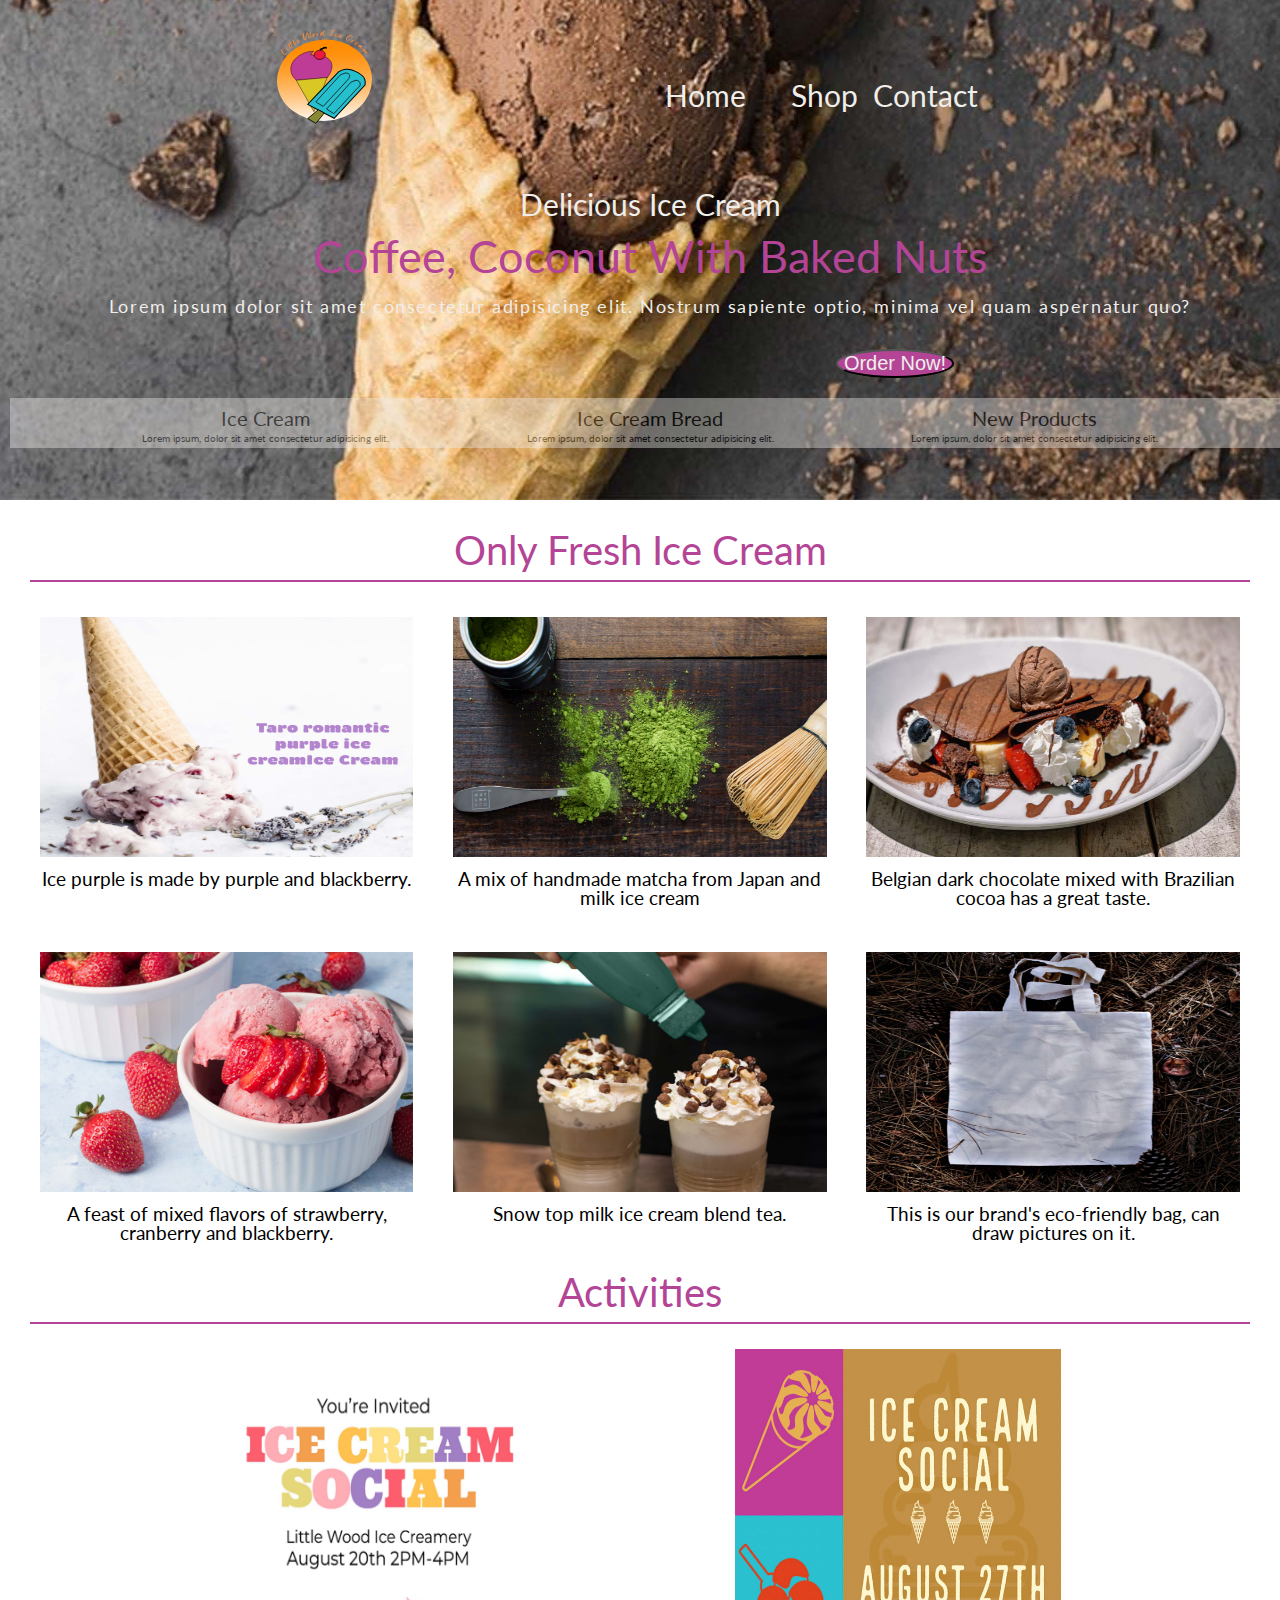
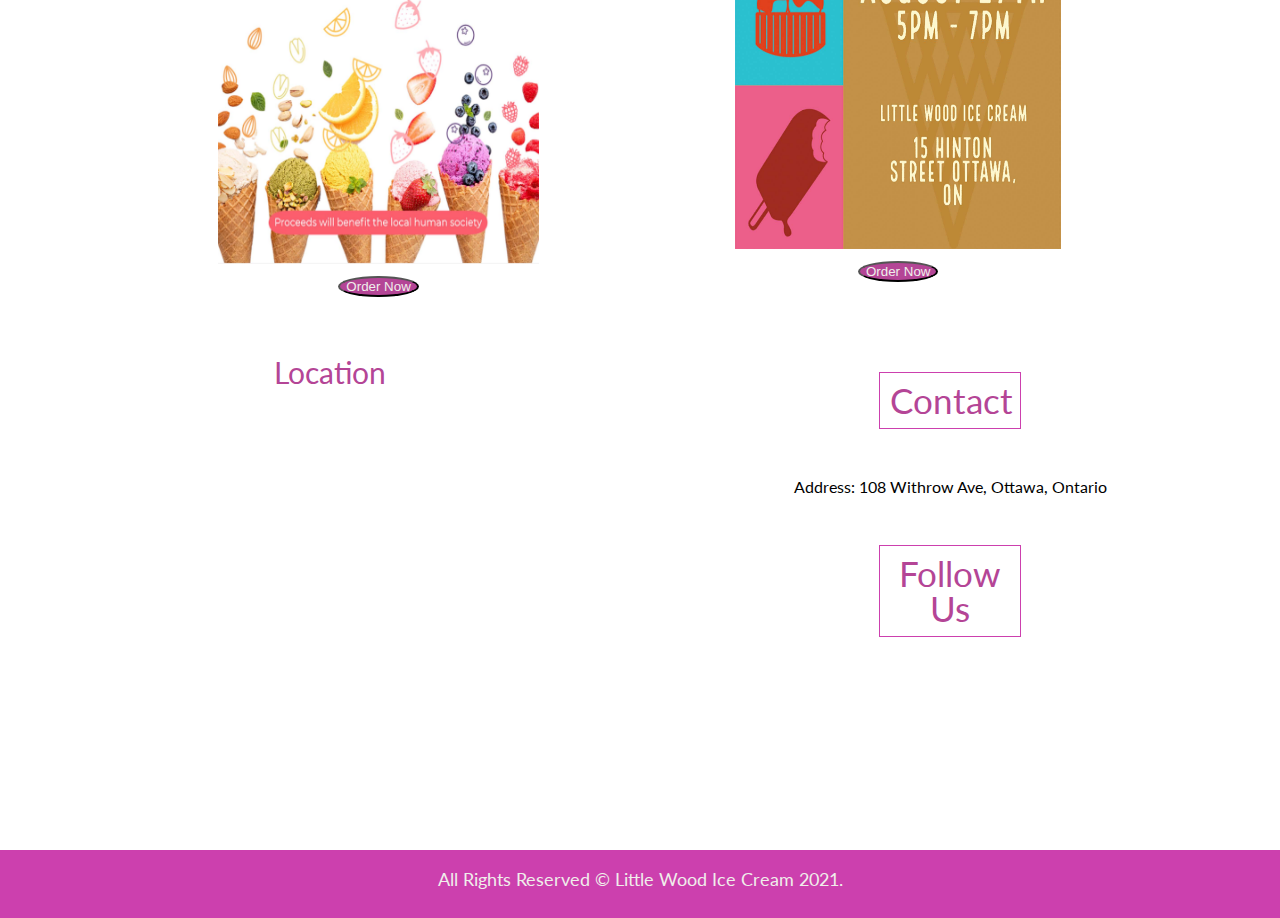
==== commit a7d92f3f: "change" ====
--- a/index.html
+++ b/index.html
@@ -21,13 +21,13 @@
   <!--header-->
 <header class="headerstyle">
   <!--navigation-->
-<section class="headerback">
+<div class="headerback">
   <nav class="navigation">
     <img class="logo" src="logo.svg" alt="logo">
     <ul class="list">
       <li class="home"><a href="index.html">Home</a></li>
-      <li class="shop"><a href="./html/shop.html">Shop</li>
-      <li><a href="./html/contact.html">Contact</a></li> 
+      <li class="shop"><a href="../html/shop.html">Shop</a></li>
+      <li><a href="../html/contact.html">Contact</a></li> 
       <li class="search">
         <a href="#"><i class="im im-magnifier" style="color:#F0EEEB;"></i></a>     
     </li>  
@@ -55,7 +55,7 @@
         <p>Lorem ipsum, dolor sit amet consectetur adipisicing elit.</p>
       </div>
     </div>
-</section>
+</div>
 
 
 </header>
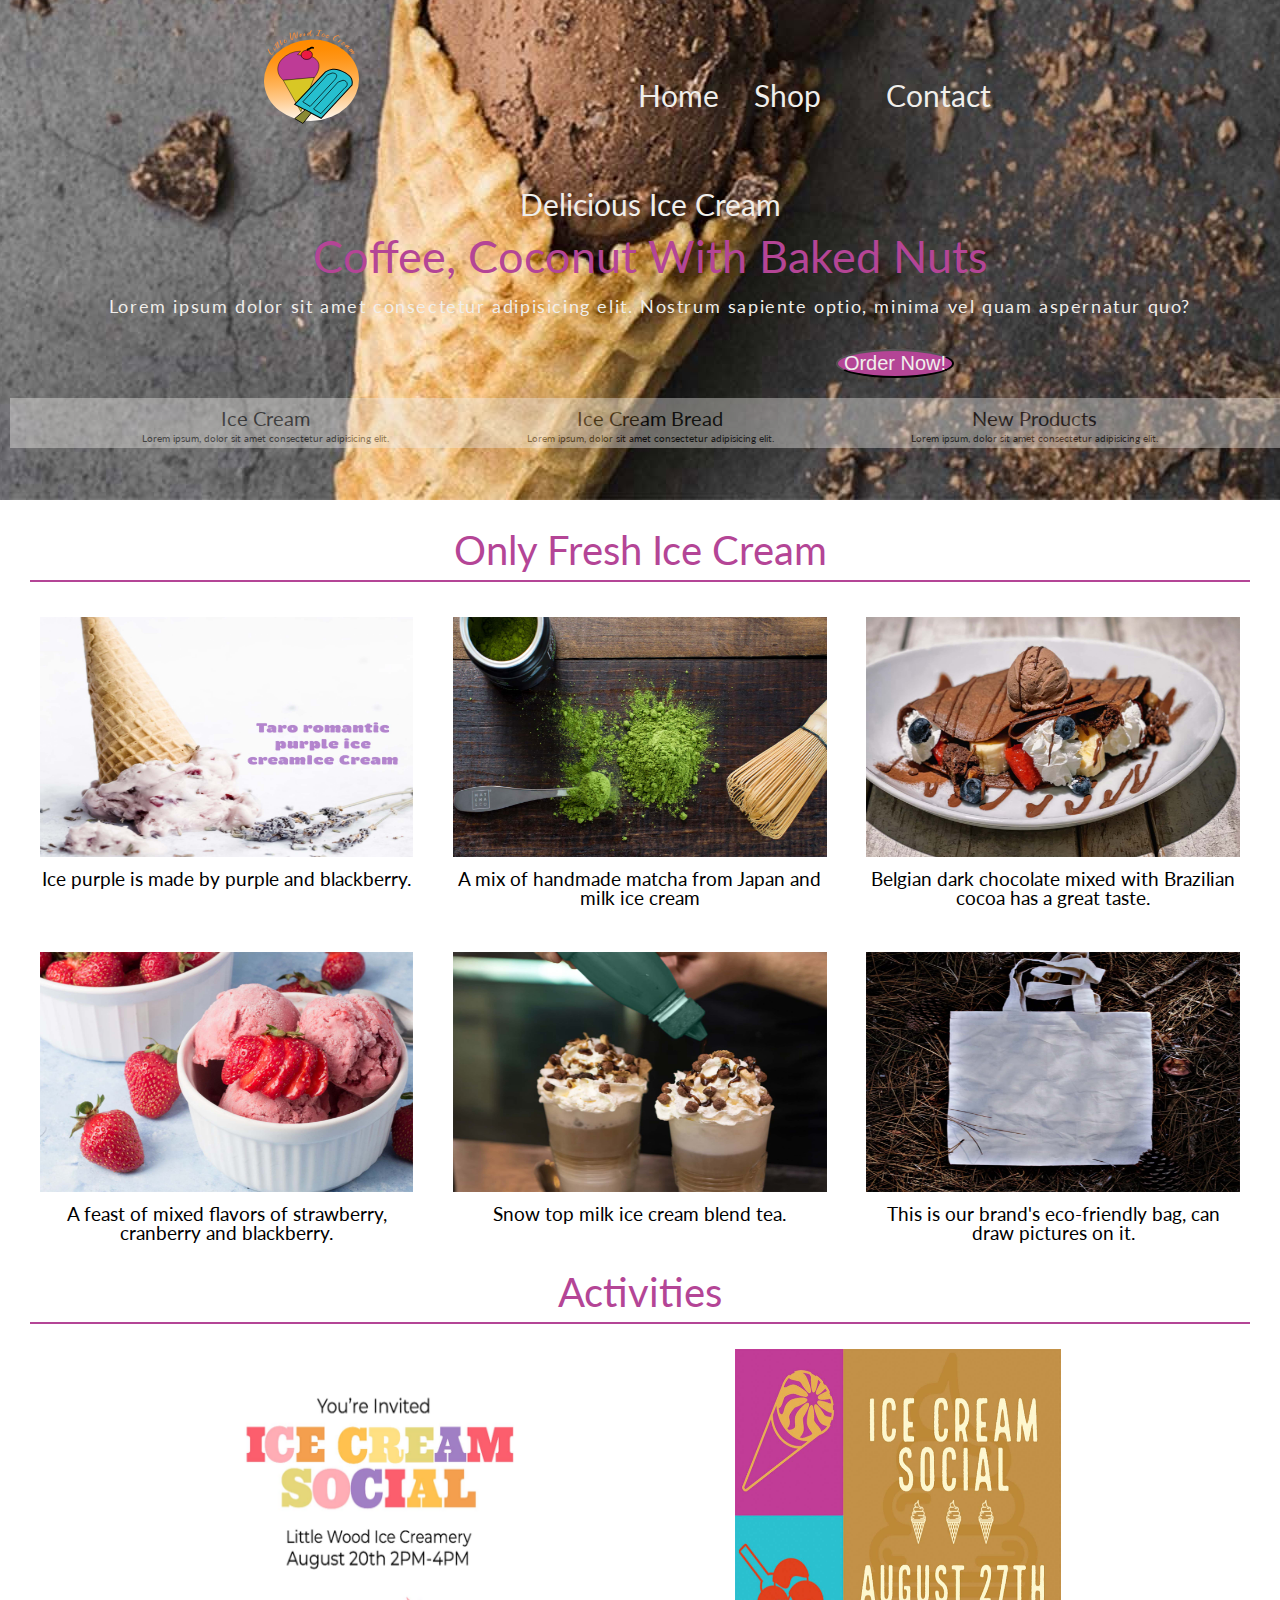
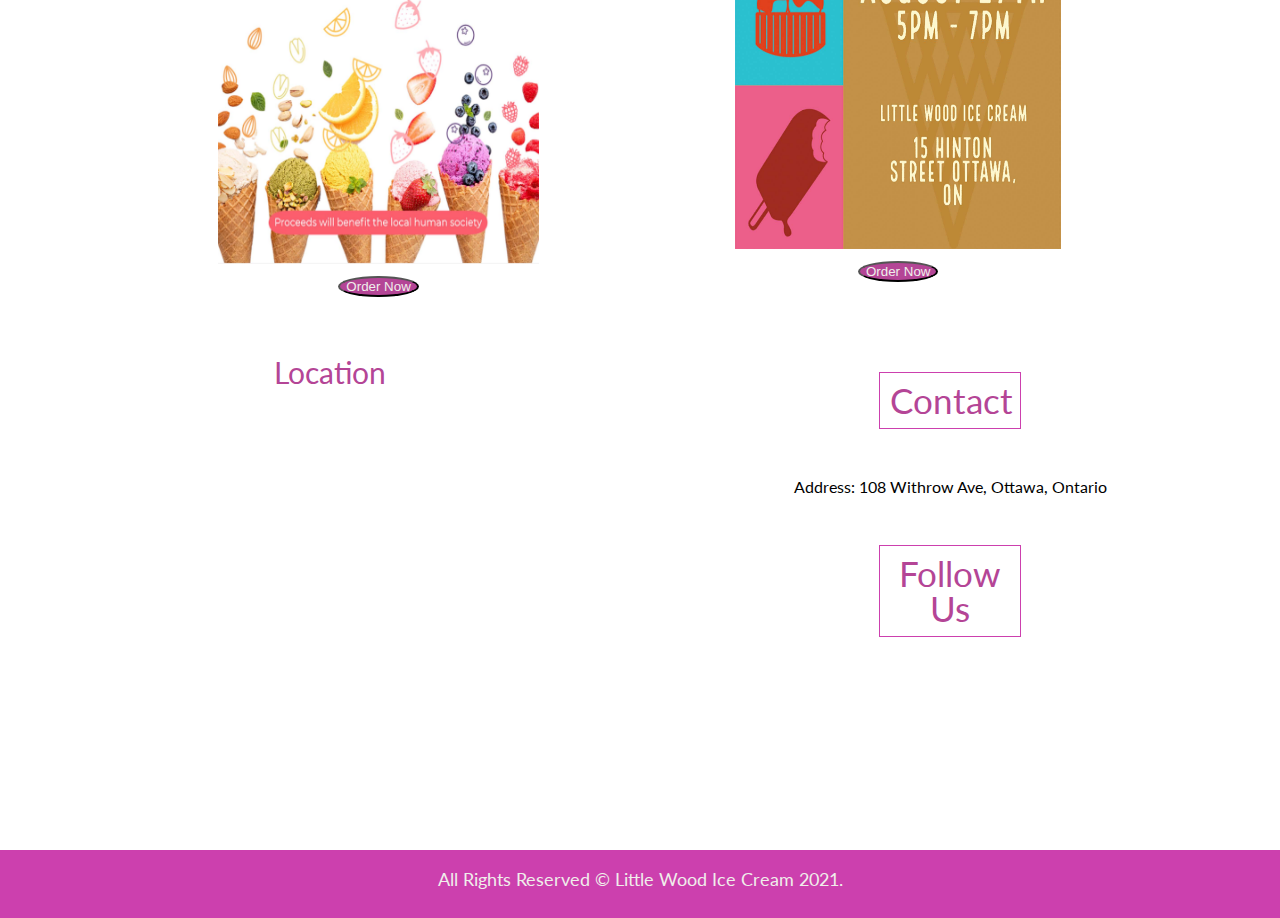
==== commit 6508615f: "finished" ====
--- a/index.html
+++ b/index.html
@@ -8,7 +8,7 @@
   <title>Little Woods</title>
    <!--Icon font-->
    <link rel="stylesheet" href="https://cdn.iconmonstr.com/1.3.0/css/iconmonstr-iconic-font.min.css">
-  <!-- font -->
+  <!-- font lato-->
   <link rel="preconnect" href="https://fonts.googleapis.com">
   <link rel="preconnect" href="https://fonts.gstatic.com" crossorigin>
   <link href="https://fonts.googleapis.com/css2?family=Lato&display=swap" rel="stylesheet">
@@ -26,8 +26,8 @@
     <img class="logo" src="logo.svg" alt="logo">
     <ul class="list">
       <li class="home"><a href="index.html">Home</a></li>
-      <li class="shop"><a href="../html/shop.html">Shop</a></li>
-      <li><a href="../html/contact.html">Contact</a></li> 
+      <li class="shop"><a href="html/shop.html">Shop</a></li>
+      <li><a href="html/contact.html">Contact</a></li> 
       <li class="search">
         <a href="#"><i class="im im-magnifier" style="color:#F0EEEB;"></i></a>     
     </li>  
--- a/css/main.css
+++ b/css/main.css
@@ -53,6 +53,37 @@
 body{
     font-family: 'Lato', sans-serif;
 }
+/* animations */
+/* logo */
+@keyframes move{
+    0%{ transform:rotateY(0deg);
+    }
+    50%{ transform:rotateY(180deg);
+  }
+    100%{ transform:rotateY(360deg);
+  }
+  }       
+.logo{
+    animation-name:move;
+    animation-duration: 3s;
+    animation-iteration-count: 1;
+    animation-direction: alternate;
+  }
+/* nav list */
+@keyframes shine {
+    0%{ opacity: 100%;}
+    25%{ opacity: 30%;}
+    50%{ opacity: 70%;}
+    75%{ opacity: 50%;}  
+    100%{ opacity: 0%;}
+  }
+.list:hover {
+      animation-name: shine;
+      transform: scale(1.5);
+      animation-iteration-count: 1;
+      animation-fill-mode: backwards;
+}
+
 /*************
  mobile screen 
  **************/
@@ -88,7 +119,10 @@
     font-size: 15px;
     text-decoration: none;
 }
-.shop,
+.shop{
+    padding-right: 20px;
+    padding-right: 20px;
+}
 .search{
     padding-left: 30px;   
 }
@@ -343,6 +377,9 @@
 .list{
     margin: 50px 10px 0 10px;
 }
+.shop{
+    padding-right: 30px;
+}
 .navigation{
     margin: 10px;
 }
@@ -607,6 +644,10 @@
 .list{
     padding-top: 20px;
 }
+.shop{
+    padding-right: 50px;
+    padding-left: 20px;
+}
 .list a{   
     color: #F0EEEB;
     font-size: 30px;
